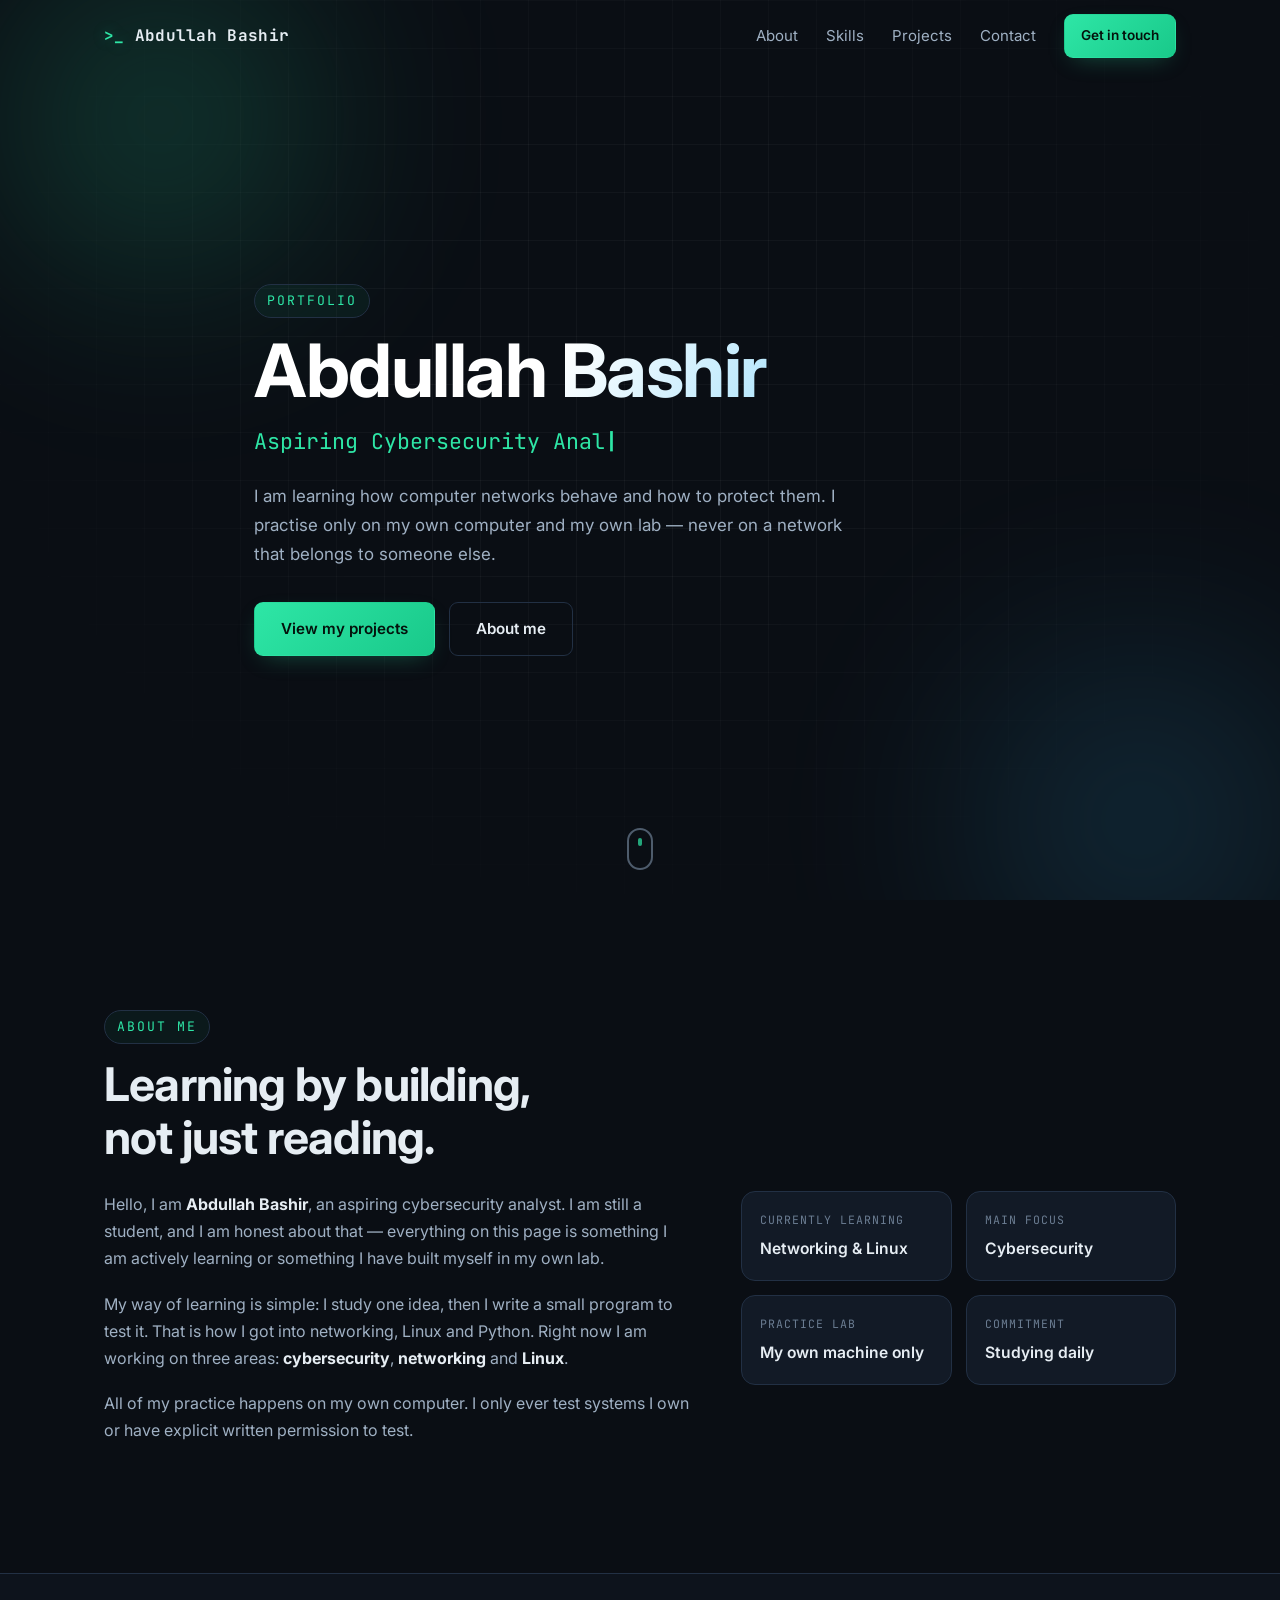
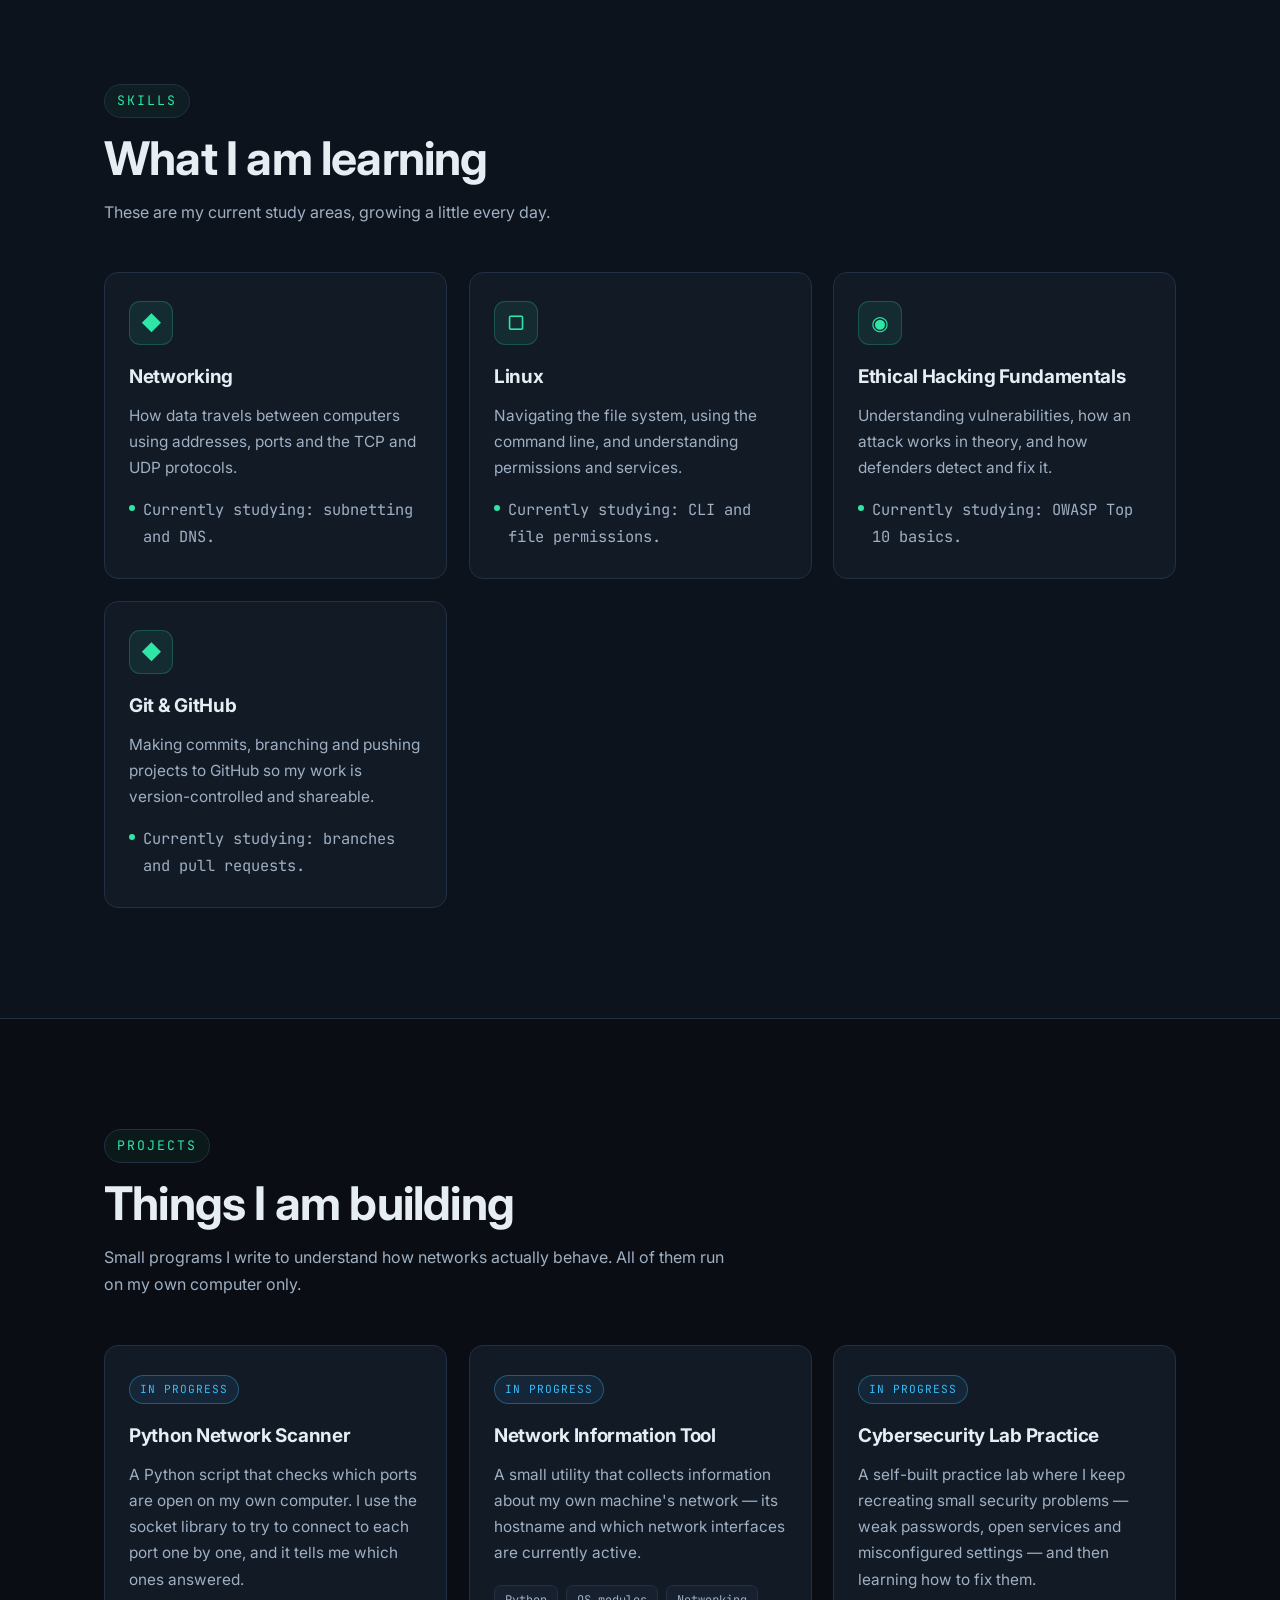
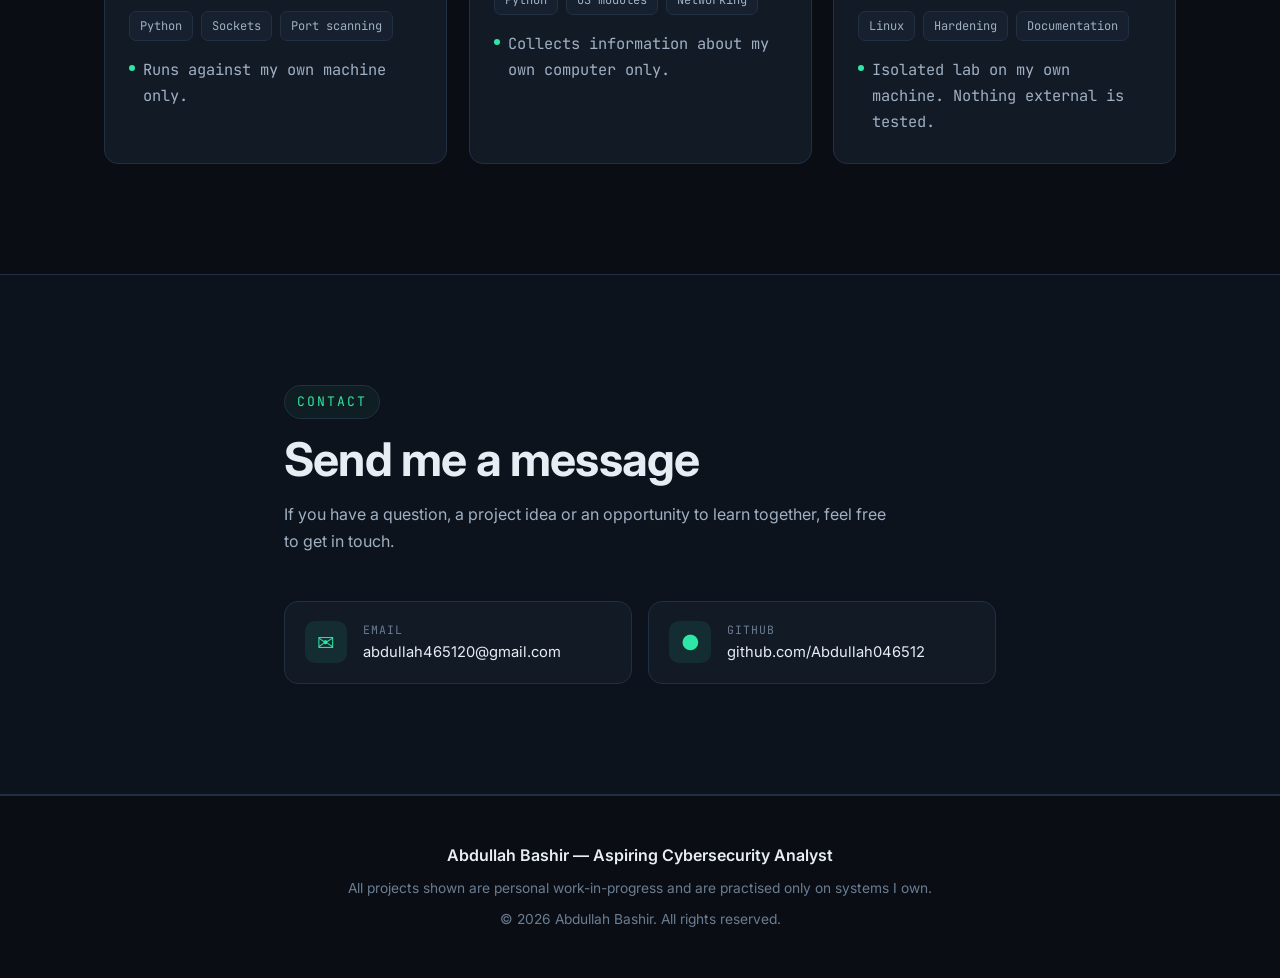
==== index.html @ b271776c "Add cybersecurity portfolio site" ====
<!DOCTYPE html>
<html lang="en">
<head>
  <meta charset="UTF-8" />
  <meta name="viewport" content="width=device-width, initial-scale=1.0" />
  <meta name="description" content="Abdullah Bashir — Aspiring Cybersecurity Analyst. Learning networking, Linux and Python by building small projects in my own lab." />
  <meta name="theme-color" content="#0a0e14" />
  <title>Abdullah Bashir | Aspiring Cybersecurity Analyst</title>
  <link rel="preconnect" href="https://fonts.googleapis.com" />
  <link rel="preconnect" href="https://fonts.gstatic.com" crossorigin />
  <link href="https://fonts.googleapis.com/css2?family=Inter:wght@400;500;600;700&family=JetBrains+Mono:wght@400;500;700&display=swap" rel="stylesheet" />
  <link rel="stylesheet" href="styles.css" />
</head>
<body>
  <a class="skip-link" href="#home">Skip to main content</a>

  <header class="site-header" id="siteHeader">
    <nav class="nav container" aria-label="Main navigation">
      <a href="#home" class="brand">
        <span class="brand-mark" aria-hidden="true">&gt;_</span>
        <span class="brand-text">Abdullah&nbsp;Bashir</span>
      </a>

      <button class="nav-toggle" id="navToggle" aria-label="Toggle menu" aria-expanded="false" aria-controls="navMenu">
        <span></span><span></span><span></span>
      </button>

      <ul class="nav-menu" id="navMenu">
        <li><a href="#about" class="nav-link">About</a></li>
        <li><a href="#skills" class="nav-link">Skills</a></li>
        <li><a href="#projects" class="nav-link">Projects</a></li>
        <li><a href="#contact" class="nav-link">Contact</a></li>
        <li><a href="#contact" class="btn btn-sm btn-primary">Get in touch</a></li>
      </ul>
    </nav>
  </header>

  <main>
    <!-- HERO -->
    <section class="hero" id="home">
      <div class="hero-bg" aria-hidden="true">
        <span class="blob blob-1"></span>
        <span class="blob blob-2"></span>
        <span class="grid-overlay"></span>
      </div>

      <div class="container hero-inner">
        <p class="eyebrow" data-reveal>Portfolio</p>
        <h1 class="hero-title" data-reveal>Abdullah Bashir</h1>
        <p class="hero-subtitle">
          <span id="typed" class="typed"></span><span class="cursor" aria-hidden="true">|</span>
        </p>
        <p class="hero-lead" data-reveal>
          I am learning how computer networks behave and how to protect them.
          I practise only on my own computer and my own lab — never on a network
          that belongs to someone else.
        </p>
        <div class="hero-actions" data-reveal>
          <a href="#projects" class="btn btn-primary">View my projects</a>
          <a href="#about" class="btn btn-ghost">About me</a>
        </div>
      </div>

      <a href="#about" class="scroll-hint" aria-label="Scroll to about section">
        <span class="mouse"><span class="wheel"></span></span>
      </a>
    </section>

    <!-- ABOUT -->
    <section class="section" id="about">
      <div class="container">
        <p class="eyebrow" data-reveal>About me</p>
        <h2 class="section-title" data-reveal>Learning by building,<br />not just reading.</h2>

        <div class="about-grid">
          <div class="about-copy" data-reveal>
            <p>
              Hello, I am <strong>Abdullah Bashir</strong>, an aspiring cybersecurity
              analyst. I am still a student, and I am honest about that — everything on
              this page is something I am actively learning or something I have built
              myself in my own lab.
            </p>
            <p>
              My way of learning is simple: I study one idea, then I write a small
              program to test it. That is how I got into networking, Linux and Python.
              Right now I am working on three areas: <strong>cybersecurity</strong>,
              <strong>networking</strong> and <strong>Linux</strong>.
            </p>
            <p>
              All of my practice happens on my own computer. I only ever test systems
              I own or have explicit written permission to test.
            </p>
          </div>

          <div class="stat-cards" data-reveal>
            <div class="stat-card">
              <span class="stat-label">Currently learning</span>
              <span class="stat-value">Networking &amp; Linux</span>
            </div>
            <div class="stat-card">
              <span class="stat-label">Main focus</span>
              <span class="stat-value">Cybersecurity</span>
            </div>
            <div class="stat-card">
              <span class="stat-label">Practice lab</span>
              <span class="stat-value">My own machine only</span>
            </div>
            <div class="stat-card">
              <span class="stat-label">Commitment</span>
              <span class="stat-value">Studying daily</span>
            </div>
          </div>
        </div>
      </div>
    </section>

    <!-- SKILLS -->
    <section class="section section-alt" id="skills">
      <div class="container">
        <p class="eyebrow" data-reveal>Skills</p>
        <h2 class="section-title" data-reveal>What I am learning</h2>
        <p class="section-lead" data-reveal>
          These are my current study areas, growing a little every day.
        </p>

        <div class="card-grid">
          <article class="card skill-card" data-reveal>
            <div class="card-icon" aria-hidden="true">&#9670;</div>
            <h3>Networking</h3>
            <p>
              How data travels between computers using addresses, ports and the TCP
              and UDP protocols.
            </p>
            <p class="card-note">Currently studying: subnetting and DNS.</p>
          </article>

          <article class="card skill-card" data-reveal>
            <div class="card-icon" aria-hidden="true">&#9634;</div>
            <h3>Linux</h3>
            <p>
              Navigating the file system, using the command line, and understanding
              permissions and services.
            </p>
            <p class="card-note">Currently studying: CLI and file permissions.</p>
          </article>

          <article class="card skill-card" data-reveal>
            <div class="card-icon" aria-hidden="true">&#9673;</div>
            <h3>Ethical Hacking Fundamentals</h3>
            <p>
              Understanding vulnerabilities, how an attack works in theory, and how
              defenders detect and fix it.
            </p>
            <p class="card-note">Currently studying: OWASP Top 10 basics.</p>
          </article>

          <article class="card skill-card" data-reveal>
            <div class="card-icon" aria-hidden="true">&#9670;</div>
            <h3>Git &amp; GitHub</h3>
            <p>
              Making commits, branching and pushing projects to GitHub so my work is
              version-controlled and shareable.
            </p>
            <p class="card-note">Currently studying: branches and pull requests.</p>
          </article>
        </div>
      </div>
    </section>

    <!-- PROJECTS -->
    <section class="section" id="projects">
      <div class="container">
        <p class="eyebrow" data-reveal>Projects</p>
        <h2 class="section-title" data-reveal>Things I am building</h2>
        <p class="section-lead" data-reveal>
          Small programs I write to understand how networks actually behave.
          All of them run on my own computer only.
        </p>

        <div class="card-grid">
          <article class="card project-card" data-reveal>
            <span class="badge">In Progress</span>
            <h3>Python Network Scanner</h3>
            <p>
              A Python script that checks which ports are open on my own computer.
              I use the socket library to try to connect to each port one by one, and
              it tells me which ones answered.
            </p>
            <ul class="tags">
              <li>Python</li>
              <li>Sockets</li>
              <li>Port scanning</li>
            </ul>
            <p class="card-note">Runs against my own machine only.</p>
          </article>

          <article class="card project-card" data-reveal>
            <span class="badge">In Progress</span>
            <h3>Network Information Tool</h3>
            <p>
              A small utility that collects information about my own machine's
              network — its hostname and which network interfaces are currently active.
            </p>
            <ul class="tags">
              <li>Python</li>
              <li>OS modules</li>
              <li>Networking</li>
            </ul>
            <p class="card-note">Collects information about my own computer only.</p>
          </article>

          <article class="card project-card" data-reveal>
            <span class="badge">In Progress</span>
            <h3>Cybersecurity Lab Practice</h3>
            <p>
              A self-built practice lab where I keep recreating small security problems
              — weak passwords, open services and misconfigured settings — and then
              learning how to fix them.
            </p>
            <ul class="tags">
              <li>Linux</li>
              <li>Hardening</li>
              <li>Documentation</li>
            </ul>
            <p class="card-note">Isolated lab on my own machine. Nothing external is tested.</p>
          </article>
        </div>
      </div>
    </section>

    <!-- CONTACT -->
    <section class="section section-alt" id="contact">
      <div class="container contact-wrap">
        <p class="eyebrow" data-reveal>Contact</p>
        <h2 class="section-title" data-reveal>Send me a message</h2>
        <p class="section-lead" data-reveal>
          If you have a question, a project idea or an opportunity to learn together,
          feel free to get in touch.
        </p>

        <div class="contact-links" data-reveal>
          <a class="contact-btn" href="mailto:abdullah465120@gmail.com">
            <span class="contact-icon" aria-hidden="true">&#9993;</span>
            <span class="contact-text">
              <span class="contact-key">Email</span>
              <span class="contact-val">abdullah465120@gmail.com</span>
            </span>
          </a>

          <a class="contact-btn" href="https://github.com/Abdullah046512" target="_blank" rel="noopener noreferrer">
            <span class="contact-icon" aria-hidden="true">&#9679;</span>
            <span class="contact-text">
              <span class="contact-key">GitHub</span>
              <span class="contact-val">github.com/Abdullah046512</span>
            </span>
          </a>
        </div>
      </div>
    </section>
  </main>

  <footer class="site-footer">
    <div class="container footer-inner">
      <p class="footer-name">Abdullah Bashir — Aspiring Cybersecurity Analyst</p>
      <p class="footer-note">
        All projects shown are personal work-in-progress and are practised only on
        systems I own.
      </p>
      <p class="footer-copy">&copy; <span id="year">2026</span> Abdullah Bashir. All rights reserved.</p>
    </div>
  </footer>

  <button class="to-top" id="toTop" aria-label="Back to top">&#8593;</button>

  <script src="script.js"></script>
</body>
</html>
---- styles.css ----
/* ============ Base / Variables ============ */
:root {
  --bg: #0a0e14;
  --bg-alt: #0d131c;
  --surface: #121a26;
  --surface-2: #16202e;
  --border: #223044;
  --text: #e6edf3;
  --text-dim: #9fb0c3;
  --text-mute: #6b7d92;
  --accent: #2ee6a6;
  --accent-2: #38bdf8;
  --accent-glow: rgba(46, 230, 166, 0.35);
  --radius: 14px;
  --radius-sm: 9px;
  --maxw: 1120px;
  --mono: "JetBrains Mono", ui-monospace, SFMono-Regular, Menlo, monospace;
  --sans: "Inter", system-ui, -apple-system, Segoe UI, Roboto, sans-serif;
}

* {
  margin: 0;
  padding: 0;
  box-sizing: border-box;
}

html {
  scroll-behavior: smooth;
  scroll-padding-top: 80px;
}

body {
  font-family: var(--sans);
  background: var(--bg);
  color: var(--text);
  line-height: 1.7;
  overflow-x: hidden;
  -webkit-font-smoothing: antialiased;
}

a {
  color: inherit;
  text-decoration: none;
}

ul {
  list-style: none;
}

.container {
  width: 100%;
  max-width: var(--maxw);
  margin: 0 auto;
  padding: 0 24px;
}

.skip-link {
  position: absolute;
  left: -999px;
  top: 0;
  background: var(--accent);
  color: #04120c;
  padding: 10px 16px;
  border-radius: 0 0 8px 0;
  z-index: 200;
}
.skip-link:focus {
  left: 0;
}

/* ============ Header / Nav ============ */
.site-header {
  position: fixed;
  top: 0;
  left: 0;
  right: 0;
  z-index: 100;
  transition: background 0.3s ease, backdrop-filter 0.3s ease, border-color 0.3s ease;
  border-bottom: 1px solid transparent;
}
.site-header.scrolled {
  background: rgba(10, 14, 20, 0.82);
  backdrop-filter: blur(14px);
  border-bottom-color: var(--border);
}

.nav {
  display: flex;
  align-items: center;
  justify-content: space-between;
  height: 72px;
}

.brand {
  display: flex;
  align-items: center;
  gap: 10px;
  font-family: var(--mono);
  font-weight: 700;
  letter-spacing: 0.3px;
}
.brand-mark {
  color: var(--accent);
  text-shadow: 0 0 14px var(--accent-glow);
}
.brand-text {
  font-size: 1rem;
}

.nav-menu {
  display: flex;
  align-items: center;
  gap: 28px;
}
.nav-link {
  position: relative;
  font-size: 0.94rem;
  color: var(--text-dim);
  transition: color 0.2s ease;
}
.nav-link::after {
  content: "";
  position: absolute;
  left: 0;
  bottom: -6px;
  height: 2px;
  width: 0;
  background: var(--accent);
  transition: width 0.25s ease;
}
.nav-link:hover,
.nav-link.active {
  color: var(--text);
}
.nav-link:hover::after,
.nav-link.active::after {
  width: 100%;
}

.nav-toggle {
  display: none;
  flex-direction: column;
  gap: 5px;
  background: none;
  border: 0;
  cursor: pointer;
  padding: 8px;
}
.nav-toggle span {
  display: block;
  width: 24px;
  height: 2px;
  background: var(--text);
  transition: transform 0.3s ease, opacity 0.3s ease;
}
.nav-toggle.open span:nth-child(1) {
  transform: translateY(7px) rotate(45deg);
}
.nav-toggle.open span:nth-child(2) {
  opacity: 0;
}
.nav-toggle.open span:nth-child(3) {
  transform: translateY(-7px) rotate(-45deg);
}

/* ============ Buttons ============ */
.btn {
  display: inline-flex;
  align-items: center;
  justify-content: center;
  gap: 8px;
  padding: 13px 26px;
  border-radius: var(--radius-sm);
  font-weight: 600;
  font-size: 0.95rem;
  cursor: pointer;
  border: 1px solid transparent;
  transition: transform 0.2s ease, box-shadow 0.25s ease, background 0.25s ease, border-color 0.25s ease;
}
.btn-primary {
  background: linear-gradient(135deg, var(--accent), #19c98a);
  color: #04120c;
  box-shadow: 0 8px 24px -10px var(--accent-glow);
}
.btn-primary:hover {
  transform: translateY(-2px);
  box-shadow: 0 14px 30px -10px var(--accent-glow);
}
.btn-ghost {
  background: transparent;
  border-color: var(--border);
  color: var(--text);
}
.btn-ghost:hover {
  border-color: var(--accent);
  transform: translateY(-2px);
}
.btn-sm {
  padding: 9px 16px;
  font-size: 0.85rem;
}

/* ============ Hero ============ */
.hero {
  position: relative;
  min-height: 100svh;
  display: flex;
  align-items: center;
  overflow: hidden;
  padding: 120px 0 80px;
}

.hero-bg {
  position: absolute;
  inset: 0;
  z-index: 0;
}
.blob {
  position: absolute;
  border-radius: 50%;
  filter: blur(90px);
  opacity: 0.5;
}
.blob-1 {
  width: 480px;
  height: 480px;
  background: radial-gradient(circle, rgba(46, 230, 166, 0.5), transparent 70%);
  top: -120px;
  left: -80px;
  animation: float 14s ease-in-out infinite;
}
.blob-2 {
  width: 520px;
  height: 520px;
  background: radial-gradient(circle, rgba(56, 189, 248, 0.38), transparent 70%);
  bottom: -180px;
  right: -120px;
  animation: float 18s ease-in-out infinite reverse;
}
.grid-overlay {
  position: absolute;
  inset: 0;
  background-image: linear-gradient(rgba(255, 255, 255, 0.035) 1px, transparent 1px),
    linear-gradient(90deg, rgba(255, 255, 255, 0.035) 1px, transparent 1px);
  background-size: 48px 48px;
  mask-image: radial-gradient(ellipse at 50% 40%, #000 30%, transparent 78%);
  -webkit-mask-image: radial-gradient(ellipse at 50% 40%, #000 30%, transparent 78%);
}

.hero-inner {
  position: relative;
  z-index: 1;
  max-width: 820px;
}

.eyebrow {
  display: inline-block;
  font-family: var(--mono);
  font-size: 0.82rem;
  letter-spacing: 2px;
  text-transform: uppercase;
  color: var(--accent);
  margin-bottom: 14px;
  padding: 5px 12px;
  border: 1px solid var(--border);
  border-radius: 999px;
  background: rgba(46, 230, 166, 0.05);
}

.hero-title {
  font-size: clamp(2.6rem, 7vw, 4.6rem);
  line-height: 1.05;
  font-weight: 700;
  letter-spacing: -1.5px;
  background: linear-gradient(120deg, #ffffff 20%, var(--accent-2) 60%, var(--accent) 90%);
  background-size: 200% auto;
  -webkit-background-clip: text;
  background-clip: text;
  color: transparent;
  animation: shimmer 7s linear infinite;
}

.hero-subtitle {
  font-family: var(--mono);
  font-size: clamp(1rem, 2.6vw, 1.35rem);
  color: var(--text-dim);
  margin-top: 14px;
  min-height: 1.6em;
}
.typed {
  color: var(--accent);
}
.cursor {
  color: var(--accent);
  animation: blink 1s step-end infinite;
  font-weight: 700;
}

.hero-lead {
  margin-top: 22px;
  max-width: 620px;
  color: var(--text-dim);
  font-size: 1.06rem;
}

.hero-actions {
  margin-top: 34px;
  display: flex;
  flex-wrap: wrap;
  gap: 14px;
}

.scroll-hint {
  position: absolute;
  left: 50%;
  bottom: 30px;
  transform: translateX(-50%);
  z-index: 1;
  opacity: 0.7;
}
.mouse {
  display: block;
  width: 26px;
  height: 42px;
  border: 2px solid var(--text-mute);
  border-radius: 14px;
  position: relative;
}
.wheel {
  position: absolute;
  left: 50%;
  top: 8px;
  width: 4px;
  height: 8px;
  border-radius: 4px;
  background: var(--accent);
  transform: translateX(-50%);
  animation: wheel 1.6s ease-in-out infinite;
}

/* ============ Sections ============ */
.section {
  padding: 110px 0;
  position: relative;
}
.section-alt {
  background: var(--bg-alt);
  border-top: 1px solid var(--border);
  border-bottom: 1px solid var(--border);
}

.section-title {
  font-size: clamp(1.9rem, 4.5vw, 2.9rem);
  line-height: 1.15;
  letter-spacing: -0.8px;
  margin-bottom: 14px;
}
.section-lead {
  color: var(--text-dim);
  max-width: 620px;
  margin-bottom: 46px;
}

/* ============ About ============ */
.about-grid {
  display: grid;
  grid-template-columns: 1.15fr 0.85fr;
  gap: 48px;
  margin-top: 26px;
  align-items: start;
}
.about-copy p {
  color: var(--text-dim);
  margin-bottom: 18px;
}
.about-copy strong {
  color: var(--text);
}

.stat-cards {
  display: grid;
  grid-template-columns: repeat(2, 1fr);
  gap: 14px;
}
.stat-card {
  background: var(--surface);
  border: 1px solid var(--border);
  border-radius: var(--radius);
  padding: 18px;
  display: flex;
  flex-direction: column;
  gap: 6px;
  transition: transform 0.25s ease, border-color 0.25s ease;
}
.stat-card:hover {
  transform: translateY(-4px);
  border-color: var(--accent);
}
.stat-label {
  font-family: var(--mono);
  font-size: 0.72rem;
  text-transform: uppercase;
  letter-spacing: 1px;
  color: var(--text-mute);
}
.stat-value {
  font-weight: 600;
  font-size: 0.98rem;
}

/* ============ Cards ============ */
.card-grid {
  display: grid;
  grid-template-columns: repeat(auto-fit, minmax(280px, 1fr));
  gap: 22px;
}
.card {
  position: relative;
  background: var(--surface);
  border: 1px solid var(--border);
  border-radius: var(--radius);
  padding: 28px 24px;
  transition: transform 0.3s ease, border-color 0.3s ease, box-shadow 0.3s ease;
  overflow: hidden;
}
.card::before {
  content: "";
  position: absolute;
  inset: 0;
  border-radius: inherit;
  padding: 1px;
  background: linear-gradient(135deg, var(--accent), transparent 45%);
  -webkit-mask: linear-gradient(#000 0 0) content-box, linear-gradient(#000 0 0);
  -webkit-mask-composite: xor;
  mask-composite: exclude;
  opacity: 0;
  transition: opacity 0.3s ease;
  pointer-events: none;
}
.card:hover {
  transform: translateY(-6px);
  box-shadow: 0 22px 45px -28px rgba(0, 0, 0, 0.9);
}
.card:hover::before {
  opacity: 1;
}
.card h3 {
  font-size: 1.18rem;
  margin-bottom: 10px;
  letter-spacing: -0.3px;
  color: var(--text);
}
.card p {
  color: var(--text-dim);
  font-size: 0.96rem;
}

.card-icon {
  width: 44px;
  height: 44px;
  border-radius: 11px;
  display: grid;
  place-items: center;
  font-size: 1.25rem;
  color: var(--accent);
  background: rgba(46, 230, 166, 0.09);
  border: 1px solid rgba(46, 230, 166, 0.22);
  margin-bottom: 16px;
}

.card-note {
  margin-top: 16px;
  font-family: var(--mono);
  font-size: 0.78rem;
  color: var(--text-mute);
  padding-left: 14px;
  position: relative;
}
.card-note::before {
  content: "";
  position: absolute;
  left: 0;
  top: 8px;
  width: 6px;
  height: 6px;
  border-radius: 50%;
  background: var(--accent);
}

.badge {
  display: inline-block;
  font-family: var(--mono);
  font-size: 0.7rem;
  letter-spacing: 1px;
  text-transform: uppercase;
  color: var(--accent-2);
  border: 1px solid rgba(56, 189, 248, 0.35);
  background: rgba(56, 189, 248, 0.08);
  padding: 4px 10px;
  border-radius: 999px;
  margin-bottom: 16px;
}

.tags {
  display: flex;
  flex-wrap: wrap;
  gap: 8px;
  margin-top: 18px;
}
.tags li {
  font-family: var(--mono);
  font-size: 0.75rem;
  color: var(--text-dim);
  background: var(--surface-2);
  border: 1px solid var(--border);
  padding: 4px 10px;
  border-radius: 7px;
}

/* ============ Contact ============ */
.contact-wrap {
  max-width: 760px;
}
.contact-links {
  display: grid;
  grid-template-columns: repeat(auto-fit, minmax(240px, 1fr));
  gap: 16px;
}
.contact-btn {
  display: flex;
  align-items: center;
  gap: 16px;
  padding: 18px 20px;
  background: var(--surface);
  border: 1px solid var(--border);
  border-radius: var(--radius);
  transition: transform 0.25s ease, border-color 0.25s ease, background 0.25s ease;
}
.contact-btn:hover {
  transform: translateY(-4px);
  border-color: var(--accent);
  background: var(--surface-2);
}
.contact-icon {
  font-size: 1.3rem;
  color: var(--accent);
  width: 42px;
  height: 42px;
  display: grid;
  place-items: center;
  border-radius: 10px;
  background: rgba(46, 230, 166, 0.09);
  flex-shrink: 0;
}
.contact-text {
  display: flex;
  flex-direction: column;
  min-width: 0;
}
.contact-key {
  font-family: var(--mono);
  font-size: 0.72rem;
  text-transform: uppercase;
  letter-spacing: 1px;
  color: var(--text-mute);
}
.contact-val {
  font-size: 0.92rem;
  overflow-wrap: anywhere;
}

/* ============ Footer ============ */
.site-footer {
  padding: 46px 0;
  border-top: 1px solid var(--border);
  background: var(--bg);
}
.footer-inner {
  display: flex;
  flex-direction: column;
  gap: 8px;
  text-align: center;
}
.footer-name {
  font-weight: 600;
}
.footer-note,
.footer-copy {
  color: var(--text-mute);
  font-size: 0.86rem;
}

/* ============ Back to top ============ */
.to-top {
  position: fixed;
  right: 24px;
  bottom: 24px;
  width: 44px;
  height: 44px;
  border-radius: 50%;
  border: 1px solid var(--border);
  background: var(--surface);
  color: var(--accent);
  font-size: 1.1rem;
  cursor: pointer;
  opacity: 0;
  visibility: hidden;
  transform: translateY(14px);
  transition: opacity 0.3s ease, transform 0.3s ease, visibility 0.3s ease, border-color 0.3s ease;
  z-index: 90;
}
.to-top.show {
  opacity: 1;
  visibility: visible;
  transform: translateY(0);
}
.to-top:hover {
  border-color: var(--accent);
}

/* ============ Reveal animation ============ */
[data-reveal] {
  opacity: 0;
  transform: translateY(28px);
  transition: opacity 0.7s cubic-bezier(0.22, 1, 0.36, 1), transform 0.7s cubic-bezier(0.22, 1, 0.36, 1);
  will-change: opacity, transform;
}
[data-reveal].is-visible {
  opacity: 1;
  transform: translateY(0);
}

/* ============ Keyframes ============ */
@keyframes float {
  0%,
  100% {
    transform: translate(0, 0) scale(1);
  }
  50% {
    transform: translate(40px, 40px) scale(1.08);
  }
}
@keyframes shimmer {
  to {
    background-position: 200% center;
  }
}
@keyframes blink {
  0%,
  100% {
    opacity: 1;
  }
  50% {
    opacity: 0;
  }
}
@keyframes wheel {
  0% {
    opacity: 1;
    top: 8px;
  }
  60% {
    opacity: 0;
    top: 22px;
  }
  100% {
    opacity: 0;
    top: 8px;
  }
}

/* ============ Responsive ============ */
@media (max-width: 860px) {
  .nav-toggle {
    display: flex;
  }
  .nav-menu {
    position: absolute;
    top: 72px;
    left: 0;
    right: 0;
    flex-direction: column;
    align-items: flex-start;
    gap: 4px;
    background: rgba(13, 19, 28, 0.98);
    backdrop-filter: blur(14px);
    border-bottom: 1px solid var(--border);
    padding: 18px 24px 26px;
    transform: translateY(-140%);
    transition: transform 0.35s cubic-bezier(0.22, 1, 0.36, 1);
    z-index: -1;
  }
  .nav-menu.open {
    transform: translateY(0);
  }
  .nav-menu li {
    width: 100%;
  }
  .nav-link {
    display: block;
    padding: 10px 0;
    width: 100%;
  }
  .about-grid {
    grid-template-columns: 1fr;
    gap: 30px;
  }
  .section {
    padding: 80px 0;
  }
}

@media (max-width: 480px) {
  .stat-cards {
    grid-template-columns: 1fr;
  }
  .hero {
    padding-top: 104px;
  }
}

@media (prefers-reduced-motion: reduce) {
  *,
  *::before,
  *::after {
    animation-duration: 0.001ms !important;
    animation-iteration-count: 1 !important;
    transition-duration: 0.001ms !important;
    scroll-behavior: auto !important;
  }
  [data-reveal] {
    opacity: 1;
    transform: none;
  }
}
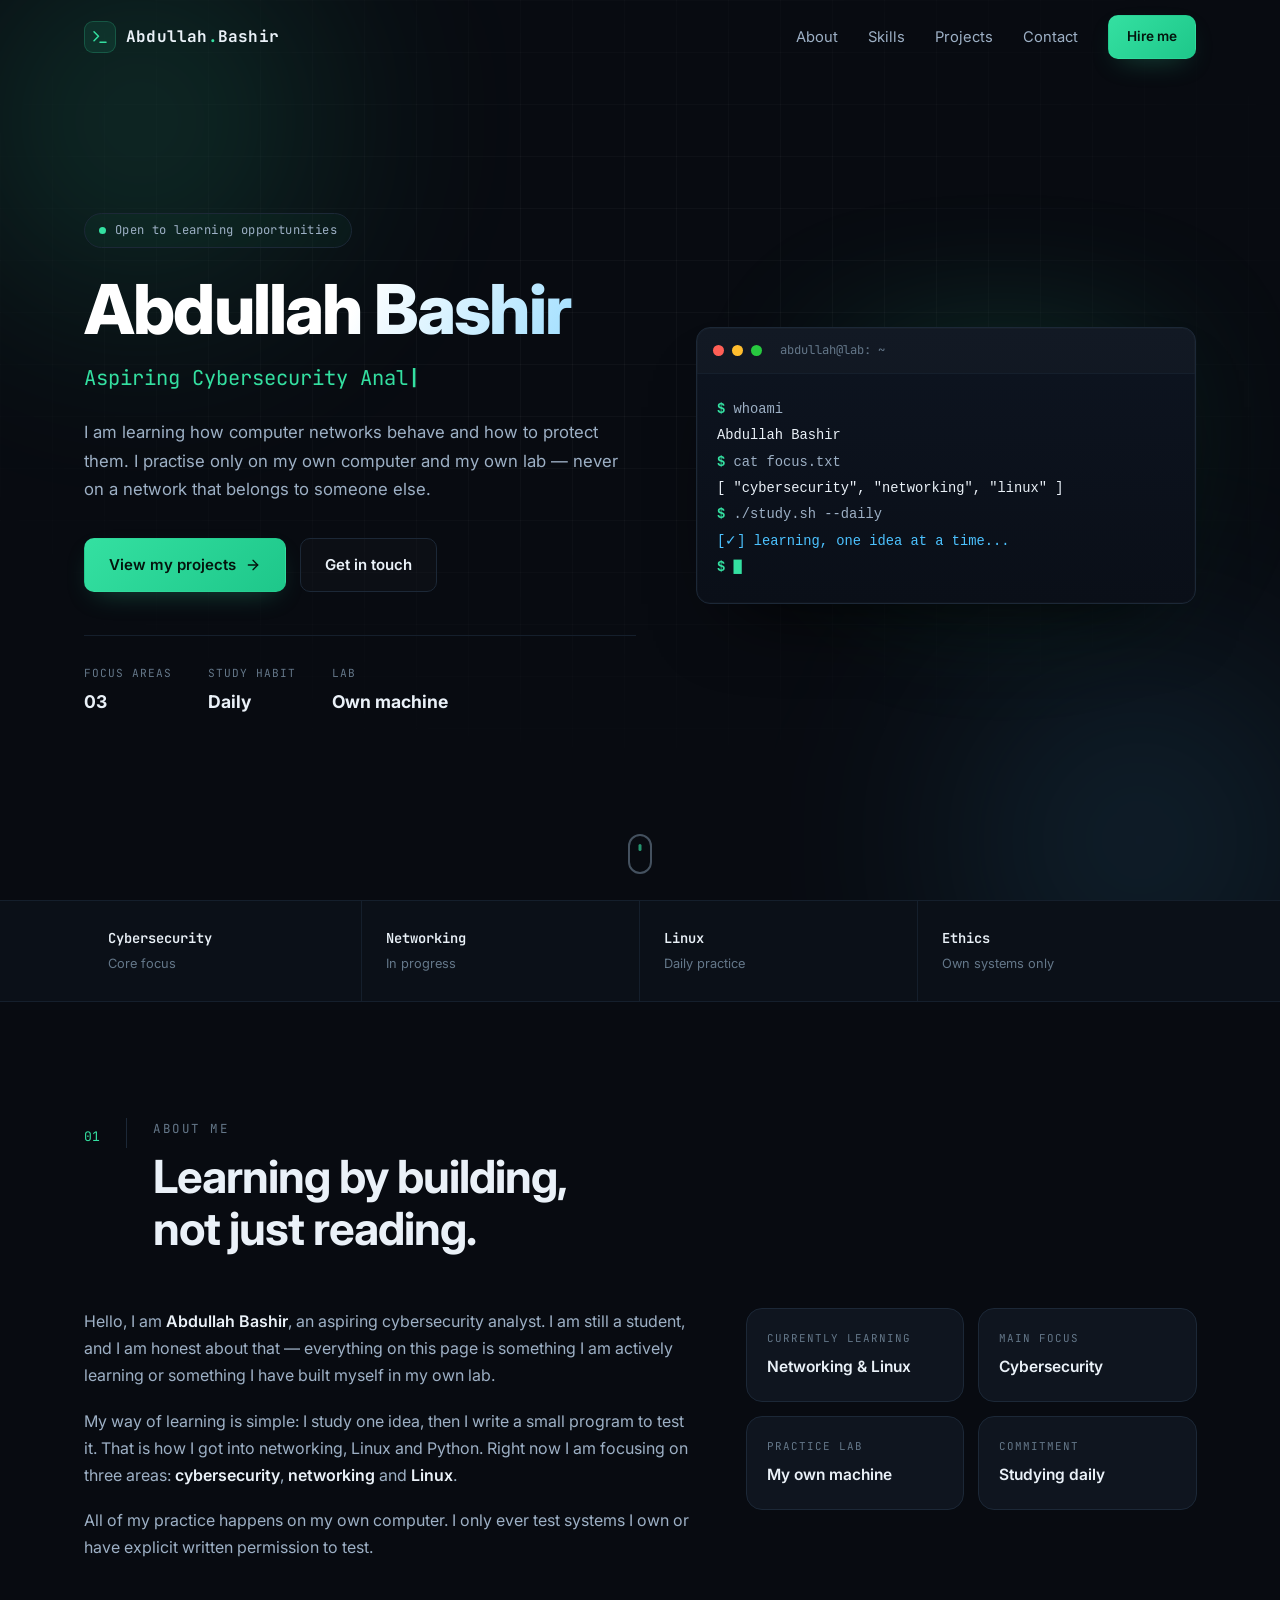
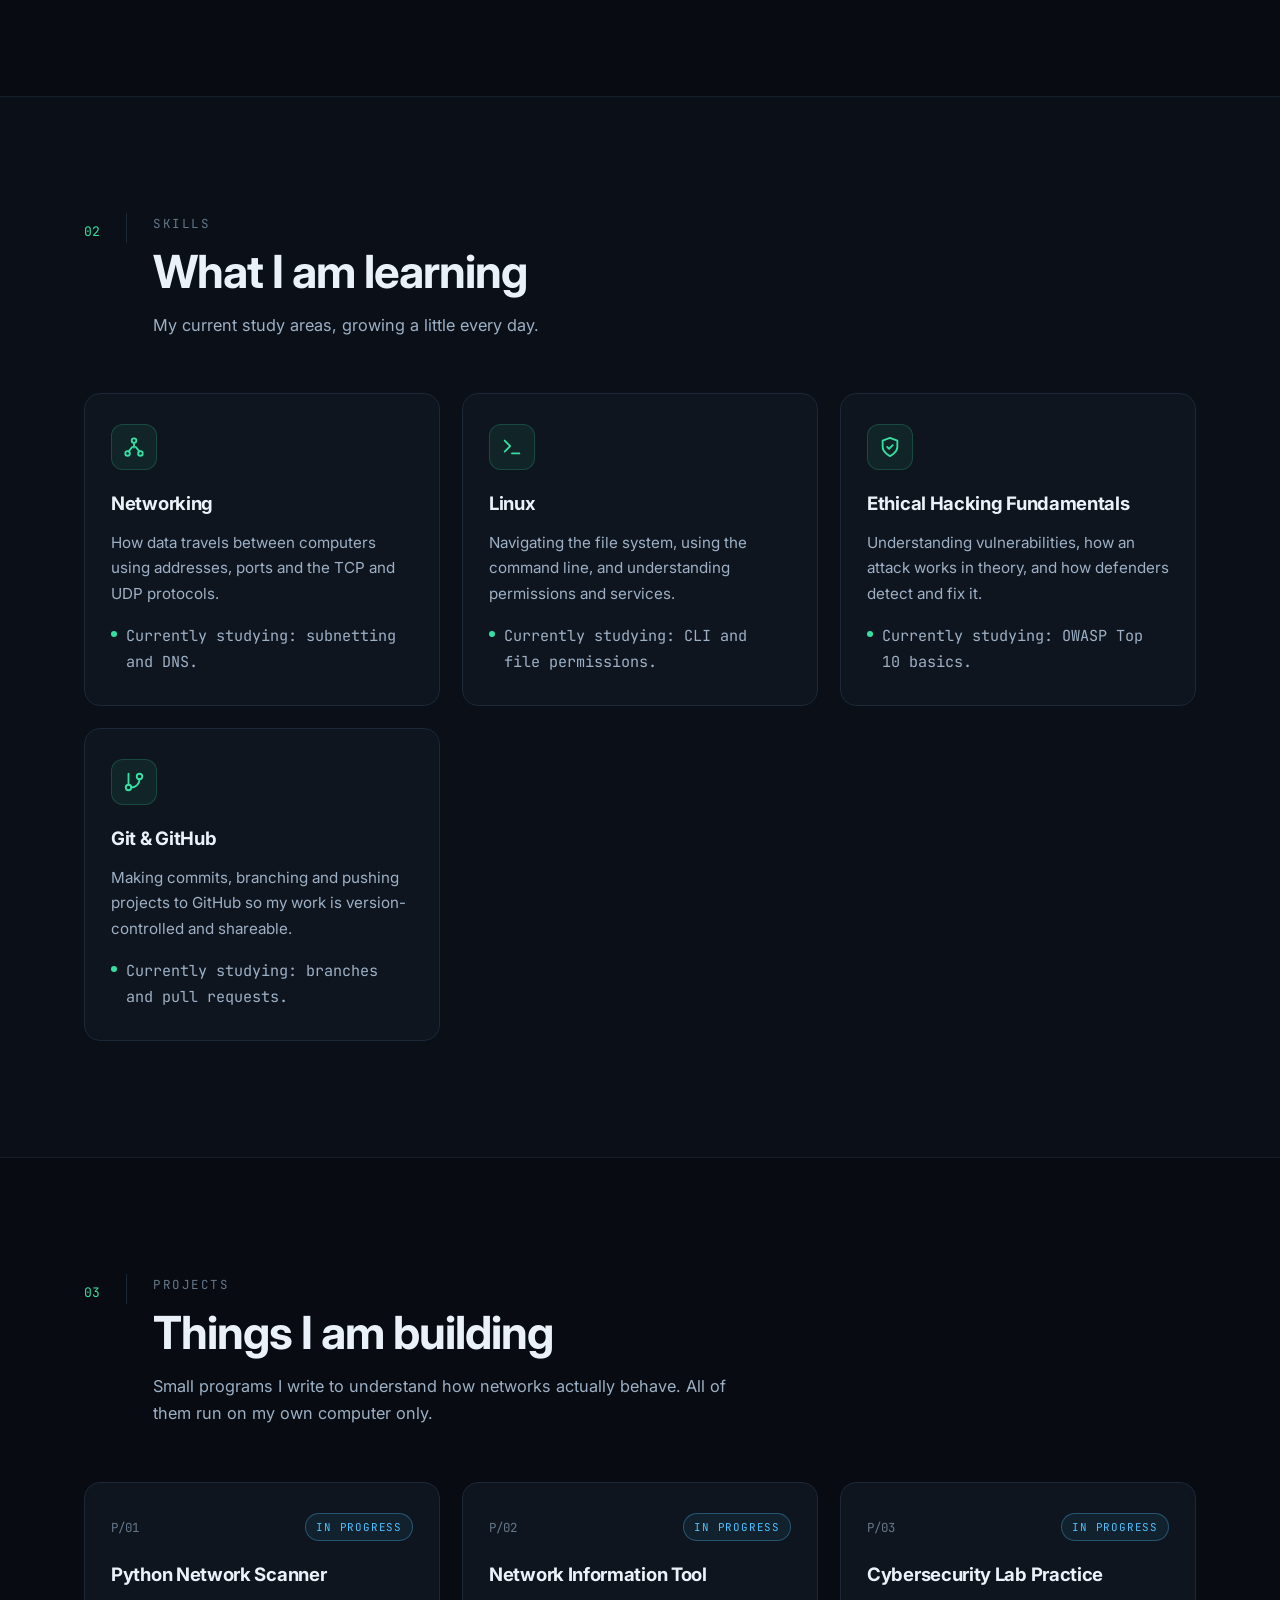
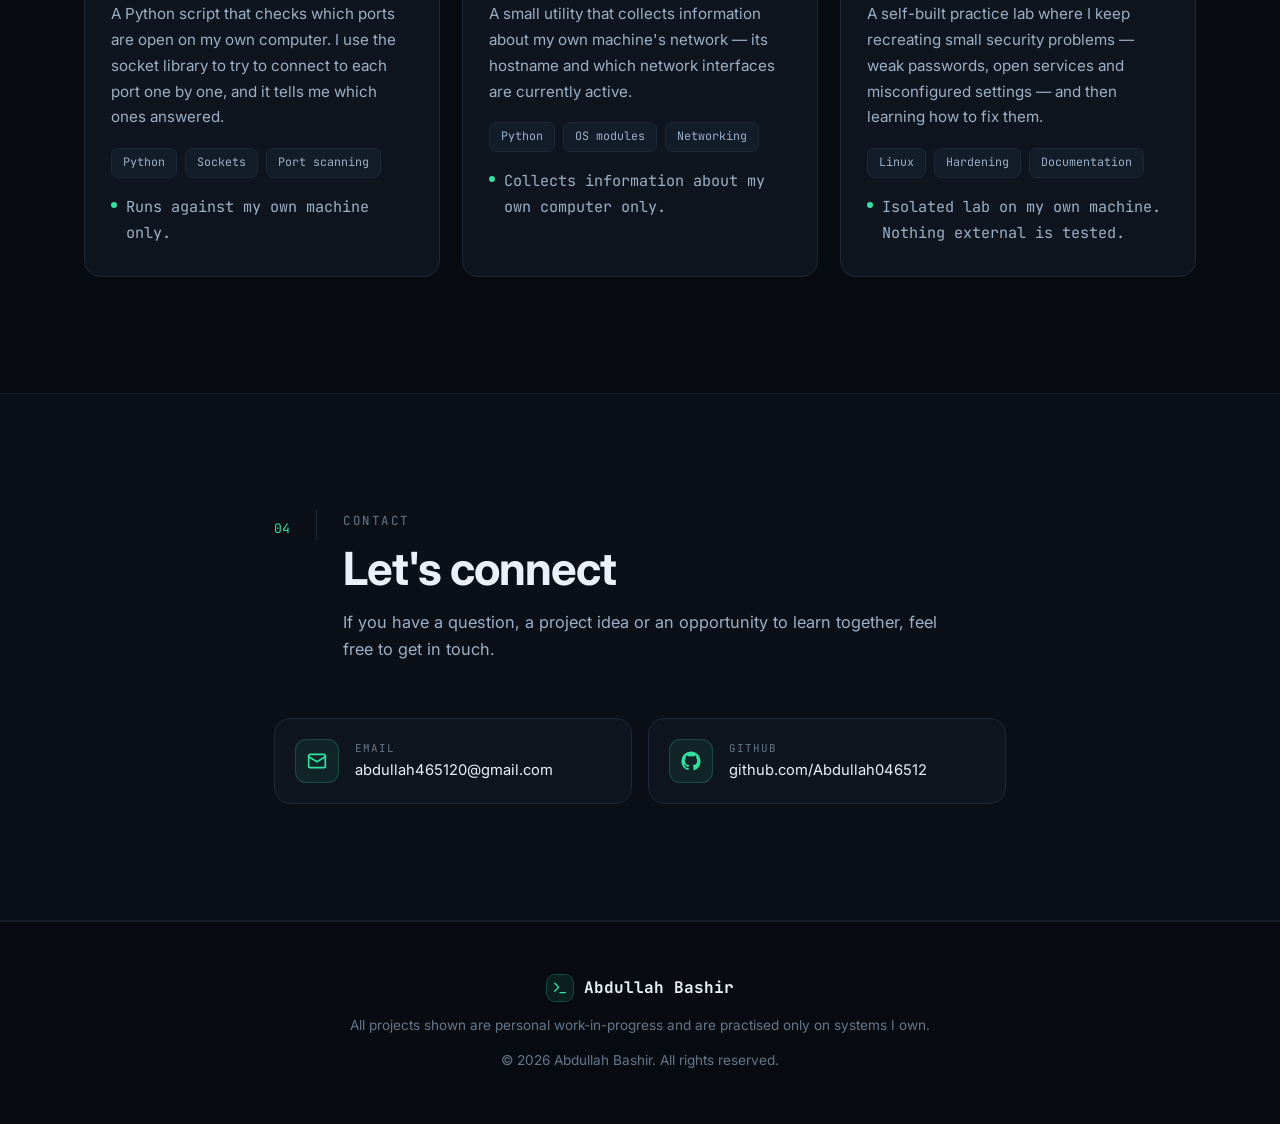
==== commit 223f988e: "Make portfolio more professional" ====
--- a/index.html
+++ b/index.html
@@ -3,12 +3,12 @@
 <head>
   <meta charset="UTF-8" />
   <meta name="viewport" content="width=device-width, initial-scale=1.0" />
-  <meta name="description" content="Abdullah Bashir — Aspiring Cybersecurity Analyst. Learning networking, Linux and Python by building small projects in my own lab." />
+  <meta name="description" content="Abdullah Bashir — Aspiring Cybersecurity Analyst. Learning networking, Linux and security by building small tools in my own lab." />
   <meta name="theme-color" content="#0a0e14" />
   <title>Abdullah Bashir | Aspiring Cybersecurity Analyst</title>
   <link rel="preconnect" href="https://fonts.googleapis.com" />
   <link rel="preconnect" href="https://fonts.gstatic.com" crossorigin />
-  <link href="https://fonts.googleapis.com/css2?family=Inter:wght@400;500;600;700&family=JetBrains+Mono:wght@400;500;700&display=swap" rel="stylesheet" />
+  <link href="https://fonts.googleapis.com/css2?family=Inter:wght@400;500;600;700;800&family=JetBrains+Mono:wght@400;500;600;700&display=swap" rel="stylesheet" />
   <link rel="stylesheet" href="styles.css" />
 </head>
 <body>
@@ -17,8 +17,10 @@
   <header class="site-header" id="siteHeader">
     <nav class="nav container" aria-label="Main navigation">
       <a href="#home" class="brand">
-        <span class="brand-mark" aria-hidden="true">&gt;_</span>
-        <span class="brand-text">Abdullah&nbsp;Bashir</span>
+        <span class="brand-mark" aria-hidden="true">
+          <svg viewBox="0 0 24 24" width="18" height="18" fill="none" stroke="currentColor" stroke-width="2" stroke-linecap="round" stroke-linejoin="round"><polyline points="4 17 10 11 4 5"></polyline><line x1="12" y1="19" x2="20" y2="19"></line></svg>
+        </span>
+        <span class="brand-text">Abdullah<span class="brand-dot">.</span>Bashir</span>
       </a>
 
       <button class="nav-toggle" id="navToggle" aria-label="Toggle menu" aria-expanded="false" aria-controls="navMenu">
@@ -30,7 +32,7 @@
         <li><a href="#skills" class="nav-link">Skills</a></li>
         <li><a href="#projects" class="nav-link">Projects</a></li>
         <li><a href="#contact" class="nav-link">Contact</a></li>
-        <li><a href="#contact" class="btn btn-sm btn-primary">Get in touch</a></li>
+        <li><a href="#contact" class="btn btn-sm btn-primary">Hire me</a></li>
       </ul>
     </nav>
   </header>
@@ -44,20 +46,67 @@
         <span class="grid-overlay"></span>
       </div>
 
-      <div class="container hero-inner">
-        <p class="eyebrow" data-reveal>Portfolio</p>
-        <h1 class="hero-title" data-reveal>Abdullah Bashir</h1>
-        <p class="hero-subtitle">
-          <span id="typed" class="typed"></span><span class="cursor" aria-hidden="true">|</span>
-        </p>
-        <p class="hero-lead" data-reveal>
-          I am learning how computer networks behave and how to protect them.
-          I practise only on my own computer and my own lab — never on a network
-          that belongs to someone else.
-        </p>
-        <div class="hero-actions" data-reveal>
-          <a href="#projects" class="btn btn-primary">View my projects</a>
-          <a href="#about" class="btn btn-ghost">About me</a>
+      <div class="container hero-grid">
+        <div class="hero-content">
+          <span class="status-pill" data-reveal>
+            <span class="status-dot" aria-hidden="true"></span>
+            Open to learning opportunities
+          </span>
+
+          <h1 class="hero-title" data-reveal>Abdullah Bashir</h1>
+
+          <p class="hero-subtitle">
+            <span id="typed" class="typed"></span><span class="cursor" aria-hidden="true">|</span>
+          </p>
+
+          <p class="hero-lead" data-reveal>
+            I am learning how computer networks behave and how to protect them.
+            I practise only on my own computer and my own lab — never on a network
+            that belongs to someone else.
+          </p>
+
+          <div class="hero-actions" data-reveal>
+            <a href="#projects" class="btn btn-primary">
+              View my projects
+              <svg viewBox="0 0 24 24" width="16" height="16" fill="none" stroke="currentColor" stroke-width="2" stroke-linecap="round" stroke-linejoin="round"><line x1="5" y1="12" x2="19" y2="12"></line><polyline points="12 5 19 12 12 19"></polyline></svg>
+            </a>
+            <a href="#contact" class="btn btn-ghost">Get in touch</a>
+          </div>
+
+          <dl class="hero-stats" data-reveal>
+            <div>
+              <dt>Focus areas</dt>
+              <dd>03</dd>
+            </div>
+            <div>
+              <dt>Study habit</dt>
+              <dd>Daily</dd>
+            </div>
+            <div>
+              <dt>Lab</dt>
+              <dd>Own machine</dd>
+            </div>
+          </dl>
+        </div>
+
+        <!-- Terminal mockup -->
+        <div class="hero-terminal" data-reveal aria-hidden="true">
+          <div class="terminal">
+            <div class="terminal-bar">
+              <span class="dot dot-r"></span>
+              <span class="dot dot-y"></span>
+              <span class="dot dot-g"></span>
+              <span class="terminal-title">abdullah@lab: ~</span>
+            </div>
+            <pre class="terminal-body"><code><span class="t-prompt">$</span> whoami
+<span class="t-out">Abdullah Bashir</span>
+<span class="t-prompt">$</span> cat focus.txt
+<span class="t-out">[ "cybersecurity", "networking", "linux" ]</span>
+<span class="t-prompt">$</span> ./study.sh --daily
+<span class="t-ok">[&#10003;] learning, one idea at a time...</span>
+<span class="t-prompt">$</span> <span class="t-cursor">&#9608;</span></code></pre>
+          </div>
+          <div class="terminal-glow" aria-hidden="true"></div>
         </div>
       </div>
 
@@ -66,11 +115,26 @@
       </a>
     </section>
 
+    <!-- STATS STRIP -->
+    <section class="strip" aria-label="Highlights">
+      <div class="container strip-inner">
+        <div class="strip-item" data-reveal><span class="strip-k">Cybersecurity</span><span class="strip-v">Core focus</span></div>
+        <div class="strip-item" data-reveal><span class="strip-k">Networking</span><span class="strip-v">In progress</span></div>
+        <div class="strip-item" data-reveal><span class="strip-k">Linux</span><span class="strip-v">Daily practice</span></div>
+        <div class="strip-item" data-reveal><span class="strip-k">Ethics</span><span class="strip-v">Own systems only</span></div>
+      </div>
+    </section>
+
     <!-- ABOUT -->
     <section class="section" id="about">
       <div class="container">
-        <p class="eyebrow" data-reveal>About me</p>
-        <h2 class="section-title" data-reveal>Learning by building,<br />not just reading.</h2>
+        <div class="section-head" data-reveal>
+          <span class="section-index">01</span>
+          <div>
+            <p class="eyebrow">About me</p>
+            <h2 class="section-title">Learning by building,<br />not just reading.</h2>
+          </div>
+        </div>
 
         <div class="about-grid">
           <div class="about-copy" data-reveal>
@@ -83,7 +147,7 @@
             <p>
               My way of learning is simple: I study one idea, then I write a small
               program to test it. That is how I got into networking, Linux and Python.
-              Right now I am working on three areas: <strong>cybersecurity</strong>,
+              Right now I am focusing on three areas: <strong>cybersecurity</strong>,
               <strong>networking</strong> and <strong>Linux</strong>.
             </p>
             <p>
@@ -103,7 +167,7 @@
             </div>
             <div class="stat-card">
               <span class="stat-label">Practice lab</span>
-              <span class="stat-value">My own machine only</span>
+              <span class="stat-value">My own machine</span>
             </div>
             <div class="stat-card">
               <span class="stat-label">Commitment</span>
@@ -117,50 +181,49 @@
     <!-- SKILLS -->
     <section class="section section-alt" id="skills">
       <div class="container">
-        <p class="eyebrow" data-reveal>Skills</p>
-        <h2 class="section-title" data-reveal>What I am learning</h2>
-        <p class="section-lead" data-reveal>
-          These are my current study areas, growing a little every day.
-        </p>
+        <div class="section-head" data-reveal>
+          <span class="section-index">02</span>
+          <div>
+            <p class="eyebrow">Skills</p>
+            <h2 class="section-title">What I am learning</h2>
+            <p class="section-lead">My current study areas, growing a little every day.</p>
+          </div>
+        </div>
 
         <div class="card-grid">
           <article class="card skill-card" data-reveal>
-            <div class="card-icon" aria-hidden="true">&#9670;</div>
+            <div class="card-icon" aria-hidden="true">
+              <svg viewBox="0 0 24 24" width="22" height="22" fill="none" stroke="currentColor" stroke-width="2" stroke-linecap="round" stroke-linejoin="round"><circle cx="12" cy="5" r="2.5"></circle><circle cx="5" cy="19" r="2.5"></circle><circle cx="19" cy="19" r="2.5"></circle><path d="M12 7.5v5M10 12l-4 5M14 12l4 5"></path></svg>
+            </div>
             <h3>Networking</h3>
-            <p>
-              How data travels between computers using addresses, ports and the TCP
-              and UDP protocols.
-            </p>
+            <p>How data travels between computers using addresses, ports and the TCP and UDP protocols.</p>
             <p class="card-note">Currently studying: subnetting and DNS.</p>
           </article>
 
           <article class="card skill-card" data-reveal>
-            <div class="card-icon" aria-hidden="true">&#9634;</div>
+            <div class="card-icon" aria-hidden="true">
+              <svg viewBox="0 0 24 24" width="22" height="22" fill="none" stroke="currentColor" stroke-width="2" stroke-linecap="round" stroke-linejoin="round"><polyline points="4 17 10 11 4 5"></polyline><line x1="12" y1="19" x2="20" y2="19"></line></svg>
+            </div>
             <h3>Linux</h3>
-            <p>
-              Navigating the file system, using the command line, and understanding
-              permissions and services.
-            </p>
+            <p>Navigating the file system, using the command line, and understanding permissions and services.</p>
             <p class="card-note">Currently studying: CLI and file permissions.</p>
           </article>
 
           <article class="card skill-card" data-reveal>
-            <div class="card-icon" aria-hidden="true">&#9673;</div>
+            <div class="card-icon" aria-hidden="true">
+              <svg viewBox="0 0 24 24" width="22" height="22" fill="none" stroke="currentColor" stroke-width="2" stroke-linecap="round" stroke-linejoin="round"><path d="M12 22s8-4 8-10V5l-8-3-8 3v7c0 6 8 10 8 10z"></path><polyline points="9 12 11 14 15 10"></polyline></svg>
+            </div>
             <h3>Ethical Hacking Fundamentals</h3>
-            <p>
-              Understanding vulnerabilities, how an attack works in theory, and how
-              defenders detect and fix it.
-            </p>
+            <p>Understanding vulnerabilities, how an attack works in theory, and how defenders detect and fix it.</p>
             <p class="card-note">Currently studying: OWASP Top 10 basics.</p>
           </article>
 
           <article class="card skill-card" data-reveal>
-            <div class="card-icon" aria-hidden="true">&#9670;</div>
+            <div class="card-icon" aria-hidden="true">
+              <svg viewBox="0 0 24 24" width="22" height="22" fill="none" stroke="currentColor" stroke-width="2" stroke-linecap="round" stroke-linejoin="round"><line x1="6" y1="3" x2="6" y2="15"></line><circle cx="18" cy="6" r="3"></circle><circle cx="6" cy="18" r="3"></circle><path d="M18 9a9 9 0 0 1-9 9"></path></svg>
+            </div>
             <h3>Git &amp; GitHub</h3>
-            <p>
-              Making commits, branching and pushing projects to GitHub so my work is
-              version-controlled and shareable.
-            </p>
+            <p>Making commits, branching and pushing projects to GitHub so my work is version-controlled and shareable.</p>
             <p class="card-note">Currently studying: branches and pull requests.</p>
           </article>
         </div>
@@ -170,22 +233,23 @@
     <!-- PROJECTS -->
     <section class="section" id="projects">
       <div class="container">
-        <p class="eyebrow" data-reveal>Projects</p>
-        <h2 class="section-title" data-reveal>Things I am building</h2>
-        <p class="section-lead" data-reveal>
-          Small programs I write to understand how networks actually behave.
-          All of them run on my own computer only.
-        </p>
+        <div class="section-head" data-reveal>
+          <span class="section-index">03</span>
+          <div>
+            <p class="eyebrow">Projects</p>
+            <h2 class="section-title">Things I am building</h2>
+            <p class="section-lead">Small programs I write to understand how networks actually behave. All of them run on my own computer only.</p>
+          </div>
+        </div>
 
         <div class="card-grid">
           <article class="card project-card" data-reveal>
-            <span class="badge">In Progress</span>
+            <div class="project-top">
+              <span class="project-num">P/01</span>
+              <span class="badge">In progress</span>
+            </div>
             <h3>Python Network Scanner</h3>
-            <p>
-              A Python script that checks which ports are open on my own computer.
-              I use the socket library to try to connect to each port one by one, and
-              it tells me which ones answered.
-            </p>
+            <p>A Python script that checks which ports are open on my own computer. I use the socket library to try to connect to each port one by one, and it tells me which ones answered.</p>
             <ul class="tags">
               <li>Python</li>
               <li>Sockets</li>
@@ -195,12 +259,12 @@
           </article>
 
           <article class="card project-card" data-reveal>
-            <span class="badge">In Progress</span>
+            <div class="project-top">
+              <span class="project-num">P/02</span>
+              <span class="badge">In progress</span>
+            </div>
             <h3>Network Information Tool</h3>
-            <p>
-              A small utility that collects information about my own machine's
-              network — its hostname and which network interfaces are currently active.
-            </p>
+            <p>A small utility that collects information about my own machine's network — its hostname and which network interfaces are currently active.</p>
             <ul class="tags">
               <li>Python</li>
               <li>OS modules</li>
@@ -210,13 +274,12 @@
           </article>
 
           <article class="card project-card" data-reveal>
-            <span class="badge">In Progress</span>
+            <div class="project-top">
+              <span class="project-num">P/03</span>
+              <span class="badge">In progress</span>
+            </div>
             <h3>Cybersecurity Lab Practice</h3>
-            <p>
-              A self-built practice lab where I keep recreating small security problems
-              — weak passwords, open services and misconfigured settings — and then
-              learning how to fix them.
-            </p>
+            <p>A self-built practice lab where I keep recreating small security problems — weak passwords, open services and misconfigured settings — and then learning how to fix them.</p>
             <ul class="tags">
               <li>Linux</li>
               <li>Hardening</li>
@@ -231,16 +294,20 @@
     <!-- CONTACT -->
     <section class="section section-alt" id="contact">
       <div class="container contact-wrap">
-        <p class="eyebrow" data-reveal>Contact</p>
-        <h2 class="section-title" data-reveal>Send me a message</h2>
-        <p class="section-lead" data-reveal>
-          If you have a question, a project idea or an opportunity to learn together,
-          feel free to get in touch.
-        </p>
+        <div class="section-head" data-reveal>
+          <span class="section-index">04</span>
+          <div>
+            <p class="eyebrow">Contact</p>
+            <h2 class="section-title">Let's connect</h2>
+            <p class="section-lead">If you have a question, a project idea or an opportunity to learn together, feel free to get in touch.</p>
+          </div>
+        </div>
 
         <div class="contact-links" data-reveal>
           <a class="contact-btn" href="mailto:abdullah465120@gmail.com">
-            <span class="contact-icon" aria-hidden="true">&#9993;</span>
+            <span class="contact-icon" aria-hidden="true">
+              <svg viewBox="0 0 24 24" width="20" height="20" fill="none" stroke="currentColor" stroke-width="2" stroke-linecap="round" stroke-linejoin="round"><rect x="2" y="4" width="20" height="16" rx="2"></rect><path d="m22 7-10 6L2 7"></path></svg>
+            </span>
             <span class="contact-text">
               <span class="contact-key">Email</span>
               <span class="contact-val">abdullah465120@gmail.com</span>
@@ -248,7 +315,9 @@
           </a>
 
           <a class="contact-btn" href="https://github.com/Abdullah046512" target="_blank" rel="noopener noreferrer">
-            <span class="contact-icon" aria-hidden="true">&#9679;</span>
+            <span class="contact-icon" aria-hidden="true">
+              <svg viewBox="0 0 24 24" width="20" height="20" fill="currentColor"><path d="M12 .5A11.5 11.5 0 0 0 .5 12a11.5 11.5 0 0 0 7.86 10.94c.58.1.79-.25.79-.56v-2c-3.2.7-3.88-1.37-3.88-1.37-.53-1.34-1.3-1.7-1.3-1.7-1.06-.72.08-.71.08-.71 1.17.08 1.79 1.2 1.79 1.2 1.04 1.79 2.73 1.27 3.4.97.1-.76.41-1.27.74-1.56-2.55-.29-5.24-1.28-5.24-5.68 0-1.25.45-2.28 1.19-3.08-.12-.29-.51-1.46.11-3.05 0 0 .96-.31 3.15 1.18a10.9 10.9 0 0 1 5.74 0c2.18-1.49 3.14-1.18 3.14-1.18.63 1.59.24 2.76.12 3.05.74.8 1.19 1.83 1.19 3.08 0 4.41-2.69 5.38-5.25 5.67.42.36.79 1.07.79 2.16v3.2c0 .31.21.67.8.56A11.5 11.5 0 0 0 23.5 12 11.5 11.5 0 0 0 12 .5z"/></svg>
+            </span>
             <span class="contact-text">
               <span class="contact-key">GitHub</span>
               <span class="contact-val">github.com/Abdullah046512</span>
@@ -261,16 +330,20 @@
 
   <footer class="site-footer">
     <div class="container footer-inner">
-      <p class="footer-name">Abdullah Bashir — Aspiring Cybersecurity Analyst</p>
-      <p class="footer-note">
-        All projects shown are personal work-in-progress and are practised only on
-        systems I own.
-      </p>
+      <div class="footer-brand">
+        <span class="brand-mark" aria-hidden="true">
+          <svg viewBox="0 0 24 24" width="16" height="16" fill="none" stroke="currentColor" stroke-width="2" stroke-linecap="round" stroke-linejoin="round"><polyline points="4 17 10 11 4 5"></polyline><line x1="12" y1="19" x2="20" y2="19"></line></svg>
+        </span>
+        Abdullah Bashir
+      </div>
+      <p class="footer-note">All projects shown are personal work-in-progress and are practised only on systems I own.</p>
       <p class="footer-copy">&copy; <span id="year">2026</span> Abdullah Bashir. All rights reserved.</p>
     </div>
   </footer>
 
-  <button class="to-top" id="toTop" aria-label="Back to top">&#8593;</button>
+  <button class="to-top" id="toTop" aria-label="Back to top">
+    <svg viewBox="0 0 24 24" width="18" height="18" fill="none" stroke="currentColor" stroke-width="2" stroke-linecap="round" stroke-linejoin="round"><line x1="12" y1="19" x2="12" y2="5"></line><polyline points="5 12 12 5 19 12"></polyline></svg>
+  </button>
 
   <script src="script.js"></script>
 </body>
--- a/styles.css
+++ b/styles.css
@@ -1,19 +1,20 @@
 /* ============ Base / Variables ============ */
 :root {
-  --bg: #0a0e14;
-  --bg-alt: #0d131c;
-  --surface: #121a26;
-  --surface-2: #16202e;
-  --border: #223044;
-  --text: #e6edf3;
-  --text-dim: #9fb0c3;
-  --text-mute: #6b7d92;
-  --accent: #2ee6a6;
-  --accent-2: #38bdf8;
-  --accent-glow: rgba(46, 230, 166, 0.35);
-  --radius: 14px;
-  --radius-sm: 9px;
-  --maxw: 1120px;
+  --bg: #080b11;
+  --bg-alt: #0b1018;
+  --surface: #0f151f;
+  --surface-2: #131c29;
+  --border: #1c2837;
+  --border-soft: #151f2c;
+  --text: #eaf1f8;
+  --text-dim: #9db0c5;
+  --text-mute: #647789;
+  --accent: #34e0a1;
+  --accent-2: #4cc2ff;
+  --accent-glow: rgba(52, 224, 161, 0.35);
+  --radius: 16px;
+  --radius-sm: 10px;
+  --maxw: 1160px;
   --mono: "JetBrains Mono", ui-monospace, SFMono-Regular, Menlo, monospace;
   --sans: "Inter", system-ui, -apple-system, Segoe UI, Roboto, sans-serif;
 }
@@ -26,7 +27,7 @@
 
 html {
   scroll-behavior: smooth;
-  scroll-padding-top: 80px;
+  scroll-padding-top: 88px;
 }
 
 body {
@@ -36,16 +37,12 @@
   line-height: 1.7;
   overflow-x: hidden;
   -webkit-font-smoothing: antialiased;
-}
-
-a {
-  color: inherit;
-  text-decoration: none;
-}
-
-ul {
-  list-style: none;
-}
+  text-rendering: optimizeLegibility;
+}
+
+a { color: inherit; text-decoration: none; }
+ul { list-style: none; }
+svg { display: block; }
 
 .container {
   width: 100%;
@@ -64,31 +61,28 @@
   border-radius: 0 0 8px 0;
   z-index: 200;
 }
-.skip-link:focus {
-  left: 0;
-}
+.skip-link:focus { left: 0; }
 
 /* ============ Header / Nav ============ */
 .site-header {
   position: fixed;
-  top: 0;
-  left: 0;
-  right: 0;
+  top: 0; left: 0; right: 0;
   z-index: 100;
-  transition: background 0.3s ease, backdrop-filter 0.3s ease, border-color 0.3s ease;
+  transition: background 0.35s ease, backdrop-filter 0.35s ease, border-color 0.35s ease;
   border-bottom: 1px solid transparent;
 }
 .site-header.scrolled {
-  background: rgba(10, 14, 20, 0.82);
-  backdrop-filter: blur(14px);
-  border-bottom-color: var(--border);
+  background: rgba(8, 11, 17, 0.78);
+  backdrop-filter: blur(16px) saturate(140%);
+  -webkit-backdrop-filter: blur(16px) saturate(140%);
+  border-bottom-color: var(--border-soft);
 }
 
 .nav {
   display: flex;
   align-items: center;
   justify-content: space-between;
-  height: 72px;
+  height: 74px;
 }
 
 .brand {
@@ -97,45 +91,43 @@
   gap: 10px;
   font-family: var(--mono);
   font-weight: 700;
-  letter-spacing: 0.3px;
+  font-size: 1rem;
+  letter-spacing: 0.2px;
 }
 .brand-mark {
+  display: grid;
+  place-items: center;
+  width: 32px;
+  height: 32px;
+  border-radius: 9px;
   color: var(--accent);
-  text-shadow: 0 0 14px var(--accent-glow);
-}
-.brand-text {
-  font-size: 1rem;
-}
+  background: rgba(52, 224, 161, 0.09);
+  border: 1px solid rgba(52, 224, 161, 0.22);
+}
+.brand-dot { color: var(--accent); }
 
 .nav-menu {
   display: flex;
   align-items: center;
-  gap: 28px;
+  gap: 30px;
 }
 .nav-link {
   position: relative;
-  font-size: 0.94rem;
+  font-size: 0.92rem;
   color: var(--text-dim);
   transition: color 0.2s ease;
 }
 .nav-link::after {
   content: "";
   position: absolute;
-  left: 0;
-  bottom: -6px;
-  height: 2px;
-  width: 0;
+  left: 0; bottom: -7px;
+  height: 2px; width: 0;
+  border-radius: 2px;
   background: var(--accent);
-  transition: width 0.25s ease;
-}
-.nav-link:hover,
-.nav-link.active {
-  color: var(--text);
-}
-.nav-link:hover::after,
-.nav-link.active::after {
-  width: 100%;
-}
+  transition: width 0.28s cubic-bezier(0.22, 1, 0.36, 1);
+}
+.nav-link:hover, .nav-link.active { color: var(--text); }
+.nav-link:hover::after, .nav-link.active::after { width: 100%; }
 
 .nav-toggle {
   display: none;
@@ -148,57 +140,51 @@
 }
 .nav-toggle span {
   display: block;
-  width: 24px;
-  height: 2px;
+  width: 24px; height: 2px;
   background: var(--text);
+  border-radius: 2px;
   transition: transform 0.3s ease, opacity 0.3s ease;
 }
-.nav-toggle.open span:nth-child(1) {
-  transform: translateY(7px) rotate(45deg);
-}
-.nav-toggle.open span:nth-child(2) {
-  opacity: 0;
-}
-.nav-toggle.open span:nth-child(3) {
-  transform: translateY(-7px) rotate(-45deg);
-}
+.nav-toggle.open span:nth-child(1) { transform: translateY(7px) rotate(45deg); }
+.nav-toggle.open span:nth-child(2) { opacity: 0; }
+.nav-toggle.open span:nth-child(3) { transform: translateY(-7px) rotate(-45deg); }
 
 /* ============ Buttons ============ */
 .btn {
   display: inline-flex;
   align-items: center;
   justify-content: center;
-  gap: 8px;
-  padding: 13px 26px;
+  gap: 9px;
+  padding: 13px 24px;
   border-radius: var(--radius-sm);
   font-weight: 600;
-  font-size: 0.95rem;
+  font-size: 0.94rem;
   cursor: pointer;
   border: 1px solid transparent;
-  transition: transform 0.2s ease, box-shadow 0.25s ease, background 0.25s ease, border-color 0.25s ease;
+  transition: transform 0.2s ease, box-shadow 0.25s ease, background 0.25s ease, border-color 0.25s ease, color 0.2s ease;
 }
 .btn-primary {
-  background: linear-gradient(135deg, var(--accent), #19c98a);
-  color: #04120c;
-  box-shadow: 0 8px 24px -10px var(--accent-glow);
+  background: linear-gradient(135deg, var(--accent), #1ec78a);
+  color: #04140d;
+  box-shadow: 0 10px 28px -12px var(--accent-glow);
 }
 .btn-primary:hover {
   transform: translateY(-2px);
-  box-shadow: 0 14px 30px -10px var(--accent-glow);
-}
+  box-shadow: 0 18px 36px -12px var(--accent-glow);
+}
+.btn-primary svg { transition: transform 0.25s ease; }
+.btn-primary:hover svg { transform: translateX(3px); }
 .btn-ghost {
-  background: transparent;
+  background: rgba(255, 255, 255, 0.02);
   border-color: var(--border);
   color: var(--text);
 }
 .btn-ghost:hover {
   border-color: var(--accent);
+  color: var(--accent);
   transform: translateY(-2px);
 }
-.btn-sm {
-  padding: 9px 16px;
-  font-size: 0.85rem;
-}
+.btn-sm { padding: 9px 18px; font-size: 0.85rem; }
 
 /* ============ Hero ============ */
 .hero {
@@ -206,90 +192,92 @@
   min-height: 100svh;
   display: flex;
   align-items: center;
+  padding: 120px 0 90px;
   overflow: hidden;
-  padding: 120px 0 80px;
-}
-
-.hero-bg {
+}
+
+.hero-bg { position: absolute; inset: 0; z-index: 0; }
+.blob {
+  position: absolute;
+  border-radius: 50%;
+  filter: blur(100px);
+  opacity: 0.5;
+}
+.blob-1 {
+  width: 520px; height: 520px;
+  top: -140px; left: -120px;
+  background: radial-gradient(circle, rgba(52, 224, 161, 0.45), transparent 70%);
+  animation: float 16s ease-in-out infinite;
+}
+.blob-2 {
+  width: 560px; height: 560px;
+  bottom: -220px; right: -140px;
+  background: radial-gradient(circle, rgba(76, 194, 255, 0.32), transparent 70%);
+  animation: float 20s ease-in-out infinite reverse;
+}
+.grid-overlay {
   position: absolute;
   inset: 0;
-  z-index: 0;
-}
-.blob {
-  position: absolute;
-  border-radius: 50%;
-  filter: blur(90px);
-  opacity: 0.5;
-}
-.blob-1 {
-  width: 480px;
-  height: 480px;
-  background: radial-gradient(circle, rgba(46, 230, 166, 0.5), transparent 70%);
-  top: -120px;
-  left: -80px;
-  animation: float 14s ease-in-out infinite;
-}
-.blob-2 {
-  width: 520px;
-  height: 520px;
-  background: radial-gradient(circle, rgba(56, 189, 248, 0.38), transparent 70%);
-  bottom: -180px;
-  right: -120px;
-  animation: float 18s ease-in-out infinite reverse;
-}
-.grid-overlay {
-  position: absolute;
-  inset: 0;
-  background-image: linear-gradient(rgba(255, 255, 255, 0.035) 1px, transparent 1px),
-    linear-gradient(90deg, rgba(255, 255, 255, 0.035) 1px, transparent 1px);
-  background-size: 48px 48px;
-  mask-image: radial-gradient(ellipse at 50% 40%, #000 30%, transparent 78%);
-  -webkit-mask-image: radial-gradient(ellipse at 50% 40%, #000 30%, transparent 78%);
-}
-
-.hero-inner {
+  background-image:
+    linear-gradient(rgba(255, 255, 255, 0.03) 1px, transparent 1px),
+    linear-gradient(90deg, rgba(255, 255, 255, 0.03) 1px, transparent 1px);
+  background-size: 52px 52px;
+  mask-image: radial-gradient(ellipse 80% 70% at 50% 35%, #000 20%, transparent 80%);
+  -webkit-mask-image: radial-gradient(ellipse 80% 70% at 50% 35%, #000 20%, transparent 80%);
+}
+
+.hero-grid {
   position: relative;
   z-index: 1;
-  max-width: 820px;
-}
-
-.eyebrow {
-  display: inline-block;
-  font-family: var(--mono);
-  font-size: 0.82rem;
-  letter-spacing: 2px;
-  text-transform: uppercase;
-  color: var(--accent);
-  margin-bottom: 14px;
-  padding: 5px 12px;
+  display: grid;
+  grid-template-columns: 1.05fr 0.95fr;
+  gap: 60px;
+  align-items: center;
+}
+
+.status-pill {
+  display: inline-flex;
+  align-items: center;
+  gap: 9px;
+  font-family: var(--mono);
+  font-size: 0.76rem;
+  letter-spacing: 0.4px;
+  color: var(--text-dim);
+  padding: 6px 14px;
   border: 1px solid var(--border);
   border-radius: 999px;
-  background: rgba(46, 230, 166, 0.05);
+  background: rgba(52, 224, 161, 0.04);
+  margin-bottom: 26px;
+}
+.status-dot {
+  width: 7px; height: 7px;
+  border-radius: 50%;
+  background: var(--accent);
+  box-shadow: 0 0 0 0 rgba(52, 224, 161, 0.6);
+  animation: pulse 2.2s ease-out infinite;
 }
 
 .hero-title {
-  font-size: clamp(2.6rem, 7vw, 4.6rem);
-  line-height: 1.05;
-  font-weight: 700;
-  letter-spacing: -1.5px;
-  background: linear-gradient(120deg, #ffffff 20%, var(--accent-2) 60%, var(--accent) 90%);
+  font-size: clamp(2.7rem, 6vw, 4.3rem);
+  line-height: 1.04;
+  font-weight: 800;
+  letter-spacing: -1.8px;
+  background: linear-gradient(115deg, #ffffff 25%, var(--accent-2) 65%, var(--accent) 95%);
   background-size: 200% auto;
   -webkit-background-clip: text;
   background-clip: text;
   color: transparent;
-  animation: shimmer 7s linear infinite;
+  animation: shimmer 8s linear infinite;
 }
 
 .hero-subtitle {
   font-family: var(--mono);
-  font-size: clamp(1rem, 2.6vw, 1.35rem);
+  font-size: clamp(1rem, 2.4vw, 1.28rem);
   color: var(--text-dim);
-  margin-top: 14px;
+  margin-top: 16px;
   min-height: 1.6em;
 }
-.typed {
-  color: var(--accent);
-}
+.typed { color: var(--accent); }
 .cursor {
   color: var(--accent);
   animation: blink 1s step-end infinite;
@@ -298,9 +286,9 @@
 
 .hero-lead {
   margin-top: 22px;
-  max-width: 620px;
+  max-width: 560px;
   color: var(--text-dim);
-  font-size: 1.06rem;
+  font-size: 1.05rem;
 }
 
 .hero-actions {
@@ -310,72 +298,188 @@
   gap: 14px;
 }
 
+.hero-stats {
+  margin-top: 44px;
+  display: flex;
+  flex-wrap: wrap;
+  gap: 36px;
+  padding-top: 28px;
+  border-top: 1px solid var(--border-soft);
+}
+.hero-stats dt {
+  font-family: var(--mono);
+  font-size: 0.7rem;
+  text-transform: uppercase;
+  letter-spacing: 1px;
+  color: var(--text-mute);
+  margin-bottom: 4px;
+}
+.hero-stats dd {
+  font-size: 1.1rem;
+  font-weight: 700;
+  color: var(--text);
+}
+
+/* ============ Terminal ============ */
+.hero-terminal { position: relative; }
+.terminal {
+  position: relative;
+  z-index: 1;
+  border: 1px solid var(--border);
+  border-radius: 14px;
+  background: linear-gradient(180deg, #0d1420, #0a0f18);
+  box-shadow: 0 40px 80px -40px rgba(0, 0, 0, 0.9), 0 0 0 1px rgba(255, 255, 255, 0.02) inset;
+  overflow: hidden;
+}
+.terminal-bar {
+  display: flex;
+  align-items: center;
+  gap: 8px;
+  padding: 12px 16px;
+  border-bottom: 1px solid var(--border-soft);
+  background: rgba(255, 255, 255, 0.02);
+}
+.dot { width: 11px; height: 11px; border-radius: 50%; }
+.dot-r { background: #ff5f56; }
+.dot-y { background: #ffbd2e; }
+.dot-g { background: #27c93f; }
+.terminal-title {
+  margin-left: 10px;
+  font-family: var(--mono);
+  font-size: 0.76rem;
+  color: var(--text-mute);
+}
+.terminal-body {
+  padding: 22px 20px;
+  font-family: var(--mono);
+  font-size: 0.86rem;
+  line-height: 1.85;
+  color: var(--text-dim);
+  overflow-x: auto;
+}
+.t-prompt { color: var(--accent); font-weight: 700; }
+.t-out { color: var(--text); }
+.t-ok { color: var(--accent-2); }
+.t-cursor { color: var(--accent); animation: blink 1.1s step-end infinite; }
+.terminal-glow {
+  position: absolute;
+  inset: -30px;
+  background: radial-gradient(circle at 60% 40%, var(--accent-glow), transparent 65%);
+  filter: blur(60px);
+  opacity: 0.5;
+  z-index: 0;
+}
+
 .scroll-hint {
   position: absolute;
   left: 50%;
-  bottom: 30px;
+  bottom: 26px;
   transform: translateX(-50%);
   z-index: 1;
-  opacity: 0.7;
+  opacity: 0.65;
 }
 .mouse {
   display: block;
-  width: 26px;
-  height: 42px;
+  width: 24px; height: 40px;
   border: 2px solid var(--text-mute);
-  border-radius: 14px;
+  border-radius: 13px;
   position: relative;
 }
 .wheel {
   position: absolute;
-  left: 50%;
-  top: 8px;
-  width: 4px;
-  height: 8px;
-  border-radius: 4px;
+  left: 50%; top: 8px;
+  width: 3px; height: 7px;
+  border-radius: 3px;
   background: var(--accent);
   transform: translateX(-50%);
   animation: wheel 1.6s ease-in-out infinite;
 }
 
+/* ============ Strip ============ */
+.strip {
+  border-top: 1px solid var(--border-soft);
+  border-bottom: 1px solid var(--border-soft);
+  background: var(--bg-alt);
+}
+.strip-inner {
+  display: grid;
+  grid-template-columns: repeat(4, 1fr);
+}
+.strip-item {
+  padding: 26px 24px;
+  display: flex;
+  flex-direction: column;
+  gap: 3px;
+  border-right: 1px solid var(--border-soft);
+}
+.strip-item:last-child { border-right: 0; }
+.strip-k {
+  font-family: var(--mono);
+  font-size: 0.86rem;
+  font-weight: 600;
+  color: var(--text);
+}
+.strip-v {
+  font-size: 0.8rem;
+  color: var(--text-mute);
+}
+
 /* ============ Sections ============ */
 .section {
-  padding: 110px 0;
+  padding: 116px 0;
   position: relative;
 }
 .section-alt {
   background: var(--bg-alt);
-  border-top: 1px solid var(--border);
-  border-bottom: 1px solid var(--border);
-}
-
+  border-top: 1px solid var(--border-soft);
+  border-bottom: 1px solid var(--border-soft);
+}
+
+.section-head {
+  display: flex;
+  gap: 26px;
+  align-items: flex-start;
+  margin-bottom: 54px;
+}
+.section-index {
+  font-family: var(--mono);
+  font-size: 0.82rem;
+  color: var(--accent);
+  padding-top: 8px;
+  padding-right: 26px;
+  border-right: 1px solid var(--border);
+  flex-shrink: 0;
+}
+.eyebrow {
+  font-family: var(--mono);
+  font-size: 0.78rem;
+  letter-spacing: 2.5px;
+  text-transform: uppercase;
+  color: var(--text-mute);
+  margin-bottom: 12px;
+}
 .section-title {
-  font-size: clamp(1.9rem, 4.5vw, 2.9rem);
-  line-height: 1.15;
-  letter-spacing: -0.8px;
-  margin-bottom: 14px;
+  font-size: clamp(1.9rem, 4.4vw, 2.85rem);
+  line-height: 1.13;
+  font-weight: 700;
+  letter-spacing: -1px;
 }
 .section-lead {
   color: var(--text-dim);
-  max-width: 620px;
-  margin-bottom: 46px;
+  max-width: 600px;
+  margin-top: 14px;
+  font-size: 1.02rem;
 }
 
 /* ============ About ============ */
 .about-grid {
   display: grid;
   grid-template-columns: 1.15fr 0.85fr;
-  gap: 48px;
-  margin-top: 26px;
+  gap: 52px;
   align-items: start;
 }
-.about-copy p {
-  color: var(--text-dim);
-  margin-bottom: 18px;
-}
-.about-copy strong {
-  color: var(--text);
-}
+.about-copy p { color: var(--text-dim); margin-bottom: 18px; }
+.about-copy strong { color: var(--text); font-weight: 600; }
 
 .stat-cards {
   display: grid;
@@ -383,30 +487,36 @@
   gap: 14px;
 }
 .stat-card {
+  position: relative;
   background: var(--surface);
   border: 1px solid var(--border);
   border-radius: var(--radius);
-  padding: 18px;
+  padding: 20px;
   display: flex;
   flex-direction: column;
-  gap: 6px;
+  gap: 7px;
+  overflow: hidden;
   transition: transform 0.25s ease, border-color 0.25s ease;
 }
-.stat-card:hover {
-  transform: translateY(-4px);
-  border-color: var(--accent);
-}
+.stat-card::after {
+  content: "";
+  position: absolute;
+  top: 0; left: 0;
+  width: 100%; height: 2px;
+  background: linear-gradient(90deg, var(--accent), transparent);
+  opacity: 0;
+  transition: opacity 0.25s ease;
+}
+.stat-card:hover { transform: translateY(-4px); border-color: var(--accent); }
+.stat-card:hover::after { opacity: 1; }
 .stat-label {
   font-family: var(--mono);
-  font-size: 0.72rem;
+  font-size: 0.68rem;
   text-transform: uppercase;
   letter-spacing: 1px;
   color: var(--text-mute);
 }
-.stat-value {
-  font-weight: 600;
-  font-size: 0.98rem;
-}
+.stat-value { font-weight: 600; font-size: 0.97rem; }
 
 /* ============ Cards ============ */
 .card-grid {
@@ -419,86 +529,73 @@
   background: var(--surface);
   border: 1px solid var(--border);
   border-radius: var(--radius);
-  padding: 28px 24px;
-  transition: transform 0.3s ease, border-color 0.3s ease, box-shadow 0.3s ease;
+  padding: 30px 26px;
+  transition: transform 0.3s ease, border-color 0.3s ease, box-shadow 0.3s ease, background 0.3s ease;
   overflow: hidden;
-}
-.card::before {
-  content: "";
-  position: absolute;
-  inset: 0;
-  border-radius: inherit;
-  padding: 1px;
-  background: linear-gradient(135deg, var(--accent), transparent 45%);
-  -webkit-mask: linear-gradient(#000 0 0) content-box, linear-gradient(#000 0 0);
-  -webkit-mask-composite: xor;
-  mask-composite: exclude;
-  opacity: 0;
-  transition: opacity 0.3s ease;
-  pointer-events: none;
 }
 .card:hover {
   transform: translateY(-6px);
-  box-shadow: 0 22px 45px -28px rgba(0, 0, 0, 0.9);
-}
-.card:hover::before {
-  opacity: 1;
+  border-color: rgba(52, 224, 161, 0.45);
+  background: var(--surface-2);
+  box-shadow: 0 26px 50px -32px rgba(0, 0, 0, 0.95);
 }
 .card h3 {
-  font-size: 1.18rem;
+  font-size: 1.16rem;
+  font-weight: 700;
   margin-bottom: 10px;
   letter-spacing: -0.3px;
-  color: var(--text);
-}
-.card p {
-  color: var(--text-dim);
-  font-size: 0.96rem;
-}
+}
+.card p { color: var(--text-dim); font-size: 0.95rem; }
 
 .card-icon {
-  width: 44px;
-  height: 44px;
-  border-radius: 11px;
+  width: 46px; height: 46px;
+  border-radius: 12px;
   display: grid;
   place-items: center;
-  font-size: 1.25rem;
   color: var(--accent);
-  background: rgba(46, 230, 166, 0.09);
-  border: 1px solid rgba(46, 230, 166, 0.22);
-  margin-bottom: 16px;
+  background: rgba(52, 224, 161, 0.08);
+  border: 1px solid rgba(52, 224, 161, 0.2);
+  margin-bottom: 18px;
 }
 
 .card-note {
   margin-top: 16px;
   font-family: var(--mono);
+  font-size: 0.76rem;
+  color: var(--text-mute);
+  padding-left: 15px;
+  position: relative;
+}
+.card-note::before {
+  content: "";
+  position: absolute;
+  left: 0; top: 8px;
+  width: 6px; height: 6px;
+  border-radius: 50%;
+  background: var(--accent);
+}
+
+.project-top {
+  display: flex;
+  align-items: center;
+  justify-content: space-between;
+  margin-bottom: 18px;
+}
+.project-num {
+  font-family: var(--mono);
   font-size: 0.78rem;
   color: var(--text-mute);
-  padding-left: 14px;
-  position: relative;
-}
-.card-note::before {
-  content: "";
-  position: absolute;
-  left: 0;
-  top: 8px;
-  width: 6px;
-  height: 6px;
-  border-radius: 50%;
-  background: var(--accent);
-}
-
+}
 .badge {
-  display: inline-block;
-  font-family: var(--mono);
-  font-size: 0.7rem;
-  letter-spacing: 1px;
+  font-family: var(--mono);
+  font-size: 0.68rem;
+  letter-spacing: 0.8px;
   text-transform: uppercase;
   color: var(--accent-2);
-  border: 1px solid rgba(56, 189, 248, 0.35);
-  background: rgba(56, 189, 248, 0.08);
+  border: 1px solid rgba(76, 194, 255, 0.32);
+  background: rgba(76, 194, 255, 0.07);
   padding: 4px 10px;
   border-radius: 999px;
-  margin-bottom: 16px;
 }
 
 .tags {
@@ -509,28 +606,26 @@
 }
 .tags li {
   font-family: var(--mono);
-  font-size: 0.75rem;
+  font-size: 0.73rem;
   color: var(--text-dim);
   background: var(--surface-2);
   border: 1px solid var(--border);
-  padding: 4px 10px;
+  padding: 4px 11px;
   border-radius: 7px;
 }
 
 /* ============ Contact ============ */
-.contact-wrap {
-  max-width: 760px;
-}
+.contact-wrap { max-width: 780px; }
 .contact-links {
   display: grid;
-  grid-template-columns: repeat(auto-fit, minmax(240px, 1fr));
+  grid-template-columns: repeat(auto-fit, minmax(260px, 1fr));
   gap: 16px;
 }
 .contact-btn {
   display: flex;
   align-items: center;
   gap: 16px;
-  padding: 18px 20px;
+  padding: 20px;
   background: var(--surface);
   border: 1px solid var(--border);
   border-radius: var(--radius);
@@ -542,194 +637,148 @@
   background: var(--surface-2);
 }
 .contact-icon {
-  font-size: 1.3rem;
   color: var(--accent);
-  width: 42px;
-  height: 42px;
+  width: 44px; height: 44px;
   display: grid;
   place-items: center;
-  border-radius: 10px;
-  background: rgba(46, 230, 166, 0.09);
+  border-radius: 11px;
+  background: rgba(52, 224, 161, 0.08);
+  border: 1px solid rgba(52, 224, 161, 0.2);
   flex-shrink: 0;
 }
-.contact-text {
-  display: flex;
-  flex-direction: column;
-  min-width: 0;
-}
+.contact-text { display: flex; flex-direction: column; min-width: 0; }
 .contact-key {
   font-family: var(--mono);
-  font-size: 0.72rem;
+  font-size: 0.68rem;
   text-transform: uppercase;
   letter-spacing: 1px;
   color: var(--text-mute);
 }
-.contact-val {
-  font-size: 0.92rem;
-  overflow-wrap: anywhere;
-}
+.contact-val { font-size: 0.92rem; overflow-wrap: anywhere; }
 
 /* ============ Footer ============ */
 .site-footer {
-  padding: 46px 0;
-  border-top: 1px solid var(--border);
+  padding: 52px 0;
+  border-top: 1px solid var(--border-soft);
   background: var(--bg);
 }
 .footer-inner {
   display: flex;
   flex-direction: column;
-  gap: 8px;
+  align-items: center;
+  gap: 12px;
   text-align: center;
 }
-.footer-name {
-  font-weight: 600;
-}
-.footer-note,
-.footer-copy {
-  color: var(--text-mute);
-  font-size: 0.86rem;
-}
+.footer-brand {
+  display: flex;
+  align-items: center;
+  gap: 10px;
+  font-family: var(--mono);
+  font-weight: 700;
+}
+.footer-brand .brand-mark {
+  width: 28px; height: 28px;
+}
+.footer-note, .footer-copy { color: var(--text-mute); font-size: 0.85rem; }
 
 /* ============ Back to top ============ */
 .to-top {
   position: fixed;
-  right: 24px;
-  bottom: 24px;
-  width: 44px;
-  height: 44px;
+  right: 24px; bottom: 24px;
+  width: 46px; height: 46px;
   border-radius: 50%;
   border: 1px solid var(--border);
   background: var(--surface);
   color: var(--accent);
-  font-size: 1.1rem;
   cursor: pointer;
+  display: grid;
+  place-items: center;
   opacity: 0;
   visibility: hidden;
   transform: translateY(14px);
   transition: opacity 0.3s ease, transform 0.3s ease, visibility 0.3s ease, border-color 0.3s ease;
   z-index: 90;
 }
-.to-top.show {
-  opacity: 1;
-  visibility: visible;
-  transform: translateY(0);
-}
-.to-top:hover {
-  border-color: var(--accent);
-}
-
-/* ============ Reveal animation ============ */
+.to-top.show { opacity: 1; visibility: visible; transform: translateY(0); }
+.to-top:hover { border-color: var(--accent); }
+
+/* ============ Reveal ============ */
 [data-reveal] {
   opacity: 0;
-  transform: translateY(28px);
-  transition: opacity 0.7s cubic-bezier(0.22, 1, 0.36, 1), transform 0.7s cubic-bezier(0.22, 1, 0.36, 1);
+  transform: translateY(26px);
+  transition: opacity 0.75s cubic-bezier(0.22, 1, 0.36, 1), transform 0.75s cubic-bezier(0.22, 1, 0.36, 1);
   will-change: opacity, transform;
 }
-[data-reveal].is-visible {
-  opacity: 1;
-  transform: translateY(0);
-}
+[data-reveal].is-visible { opacity: 1; transform: translateY(0); }
 
 /* ============ Keyframes ============ */
 @keyframes float {
-  0%,
-  100% {
-    transform: translate(0, 0) scale(1);
-  }
-  50% {
-    transform: translate(40px, 40px) scale(1.08);
-  }
-}
-@keyframes shimmer {
-  to {
-    background-position: 200% center;
-  }
-}
-@keyframes blink {
-  0%,
-  100% {
-    opacity: 1;
-  }
-  50% {
-    opacity: 0;
-  }
-}
+  0%, 100% { transform: translate(0, 0) scale(1); }
+  50% { transform: translate(44px, 34px) scale(1.07); }
+}
+@keyframes shimmer { to { background-position: 200% center; } }
+@keyframes blink { 0%, 100% { opacity: 1; } 50% { opacity: 0; } }
 @keyframes wheel {
-  0% {
-    opacity: 1;
-    top: 8px;
-  }
-  60% {
-    opacity: 0;
-    top: 22px;
-  }
-  100% {
-    opacity: 0;
-    top: 8px;
-  }
+  0% { opacity: 1; top: 8px; }
+  60% { opacity: 0; top: 21px; }
+  100% { opacity: 0; top: 8px; }
+}
+@keyframes pulse {
+  0% { box-shadow: 0 0 0 0 rgba(52, 224, 161, 0.55); }
+  70% { box-shadow: 0 0 0 8px rgba(52, 224, 161, 0); }
+  100% { box-shadow: 0 0 0 0 rgba(52, 224, 161, 0); }
 }
 
 /* ============ Responsive ============ */
+@media (max-width: 980px) {
+  .hero-grid { grid-template-columns: 1fr; gap: 48px; }
+  .hero-terminal { max-width: 560px; }
+  .about-grid { grid-template-columns: 1fr; gap: 34px; }
+  .strip-inner { grid-template-columns: repeat(2, 1fr); }
+  .strip-item:nth-child(2) { border-right: 0; }
+  .strip-item:nth-child(1), .strip-item:nth-child(2) { border-bottom: 1px solid var(--border-soft); }
+}
+
 @media (max-width: 860px) {
-  .nav-toggle {
-    display: flex;
-  }
+  .nav-toggle { display: flex; }
   .nav-menu {
     position: absolute;
-    top: 72px;
-    left: 0;
-    right: 0;
+    top: 74px; left: 0; right: 0;
     flex-direction: column;
     align-items: flex-start;
-    gap: 4px;
-    background: rgba(13, 19, 28, 0.98);
-    backdrop-filter: blur(14px);
+    gap: 2px;
+    background: rgba(11, 16, 24, 0.98);
+    backdrop-filter: blur(16px);
     border-bottom: 1px solid var(--border);
-    padding: 18px 24px 26px;
+    padding: 16px 24px 24px;
     transform: translateY(-140%);
-    transition: transform 0.35s cubic-bezier(0.22, 1, 0.36, 1);
+    transition: transform 0.4s cubic-bezier(0.22, 1, 0.36, 1);
     z-index: -1;
   }
-  .nav-menu.open {
-    transform: translateY(0);
-  }
-  .nav-menu li {
-    width: 100%;
-  }
-  .nav-link {
-    display: block;
-    padding: 10px 0;
-    width: 100%;
-  }
-  .about-grid {
-    grid-template-columns: 1fr;
-    gap: 30px;
-  }
-  .section {
-    padding: 80px 0;
-  }
+  .nav-menu.open { transform: translateY(0); }
+  .nav-menu li { width: 100%; }
+  .nav-link { display: block; padding: 11px 0; width: 100%; }
+  .nav-menu .btn { width: 100%; margin-top: 10px; }
+  .section { padding: 84px 0; }
+  .section-head { flex-direction: column; gap: 14px; margin-bottom: 40px; }
+  .section-index { padding: 0 0 10px; border-right: 0; border-bottom: 1px solid var(--border); width: 100%; }
 }
 
 @media (max-width: 480px) {
-  .stat-cards {
-    grid-template-columns: 1fr;
-  }
-  .hero {
-    padding-top: 104px;
-  }
+  .stat-cards { grid-template-columns: 1fr; }
+  .hero { padding-top: 108px; }
+  .hero-stats { gap: 24px; }
+  .strip-inner { grid-template-columns: 1fr; }
+  .strip-item { border-right: 0; border-bottom: 1px solid var(--border-soft); }
+  .strip-item:last-child { border-bottom: 0; }
 }
 
 @media (prefers-reduced-motion: reduce) {
-  *,
-  *::before,
-  *::after {
+  *, *::before, *::after {
     animation-duration: 0.001ms !important;
     animation-iteration-count: 1 !important;
     transition-duration: 0.001ms !important;
     scroll-behavior: auto !important;
   }
-  [data-reveal] {
-    opacity: 1;
-    transform: none;
-  }
-}
+  [data-reveal] { opacity: 1; transform: none; }
+}
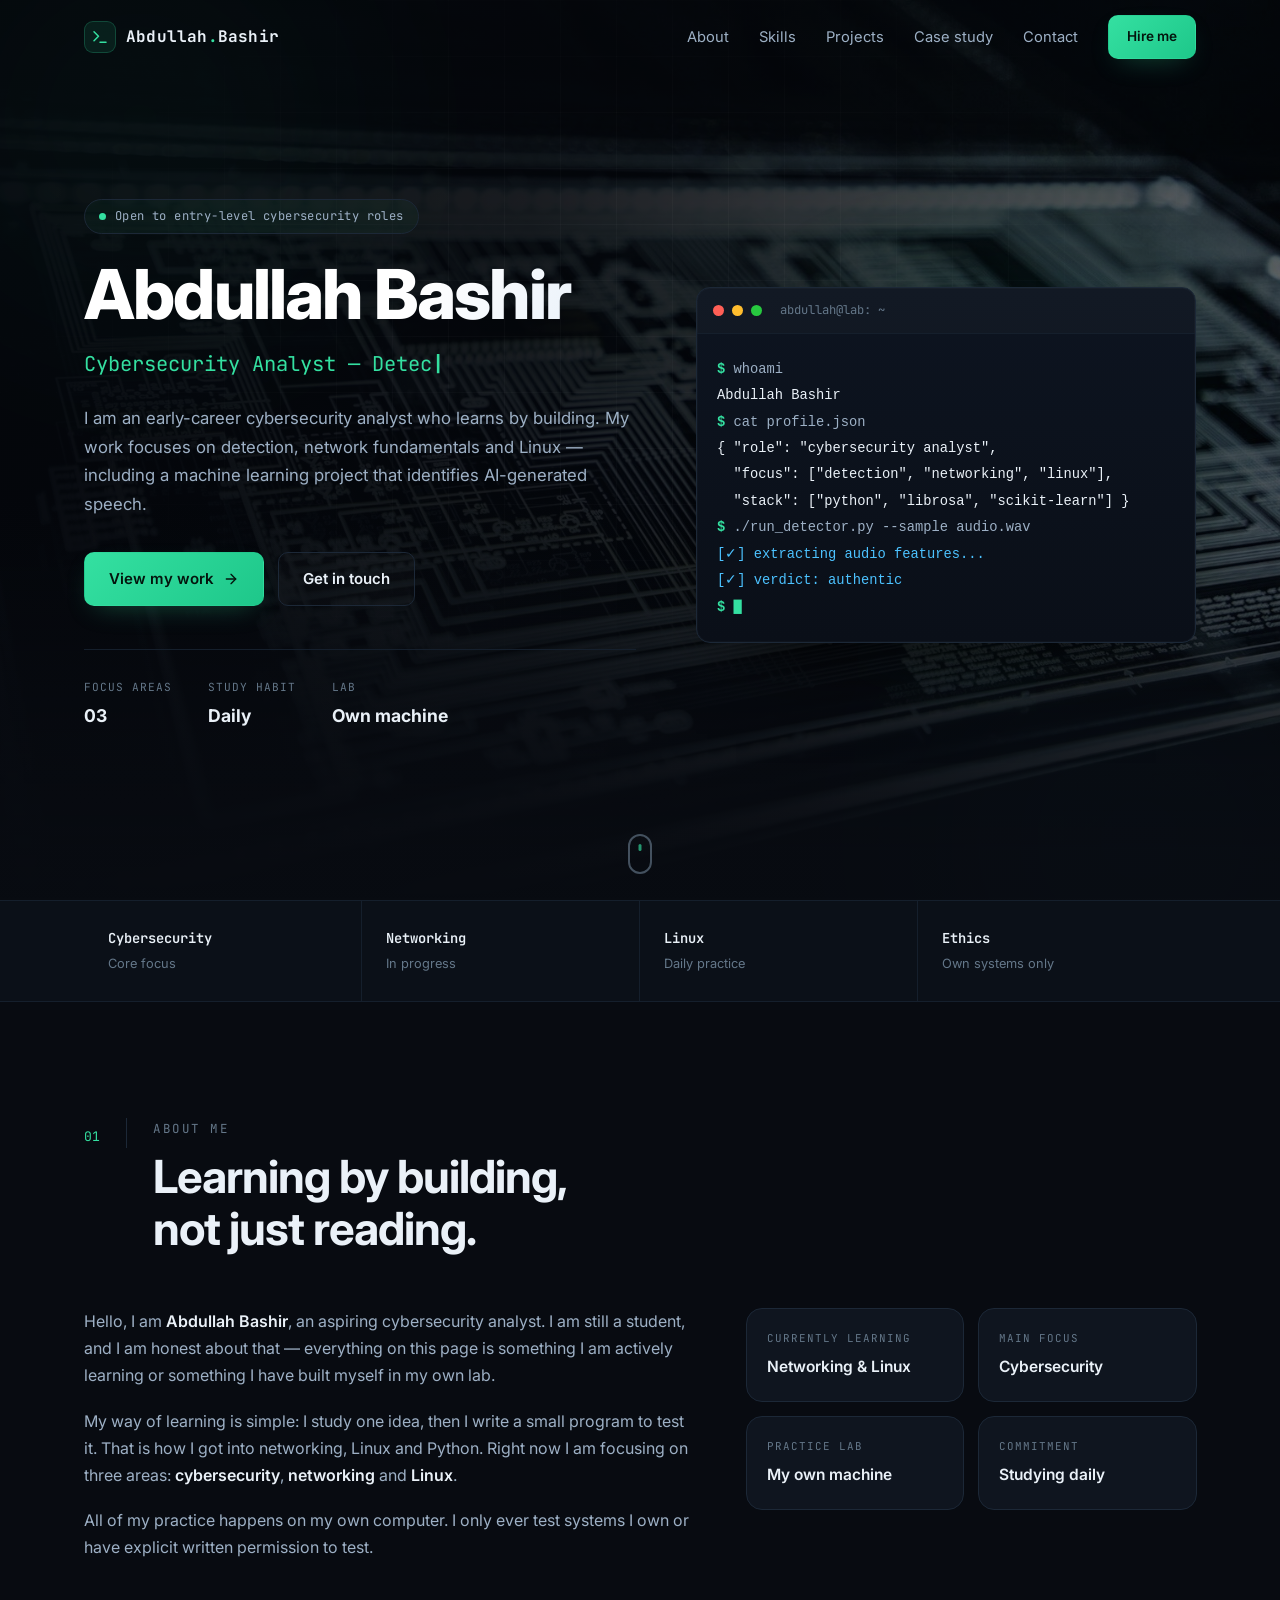
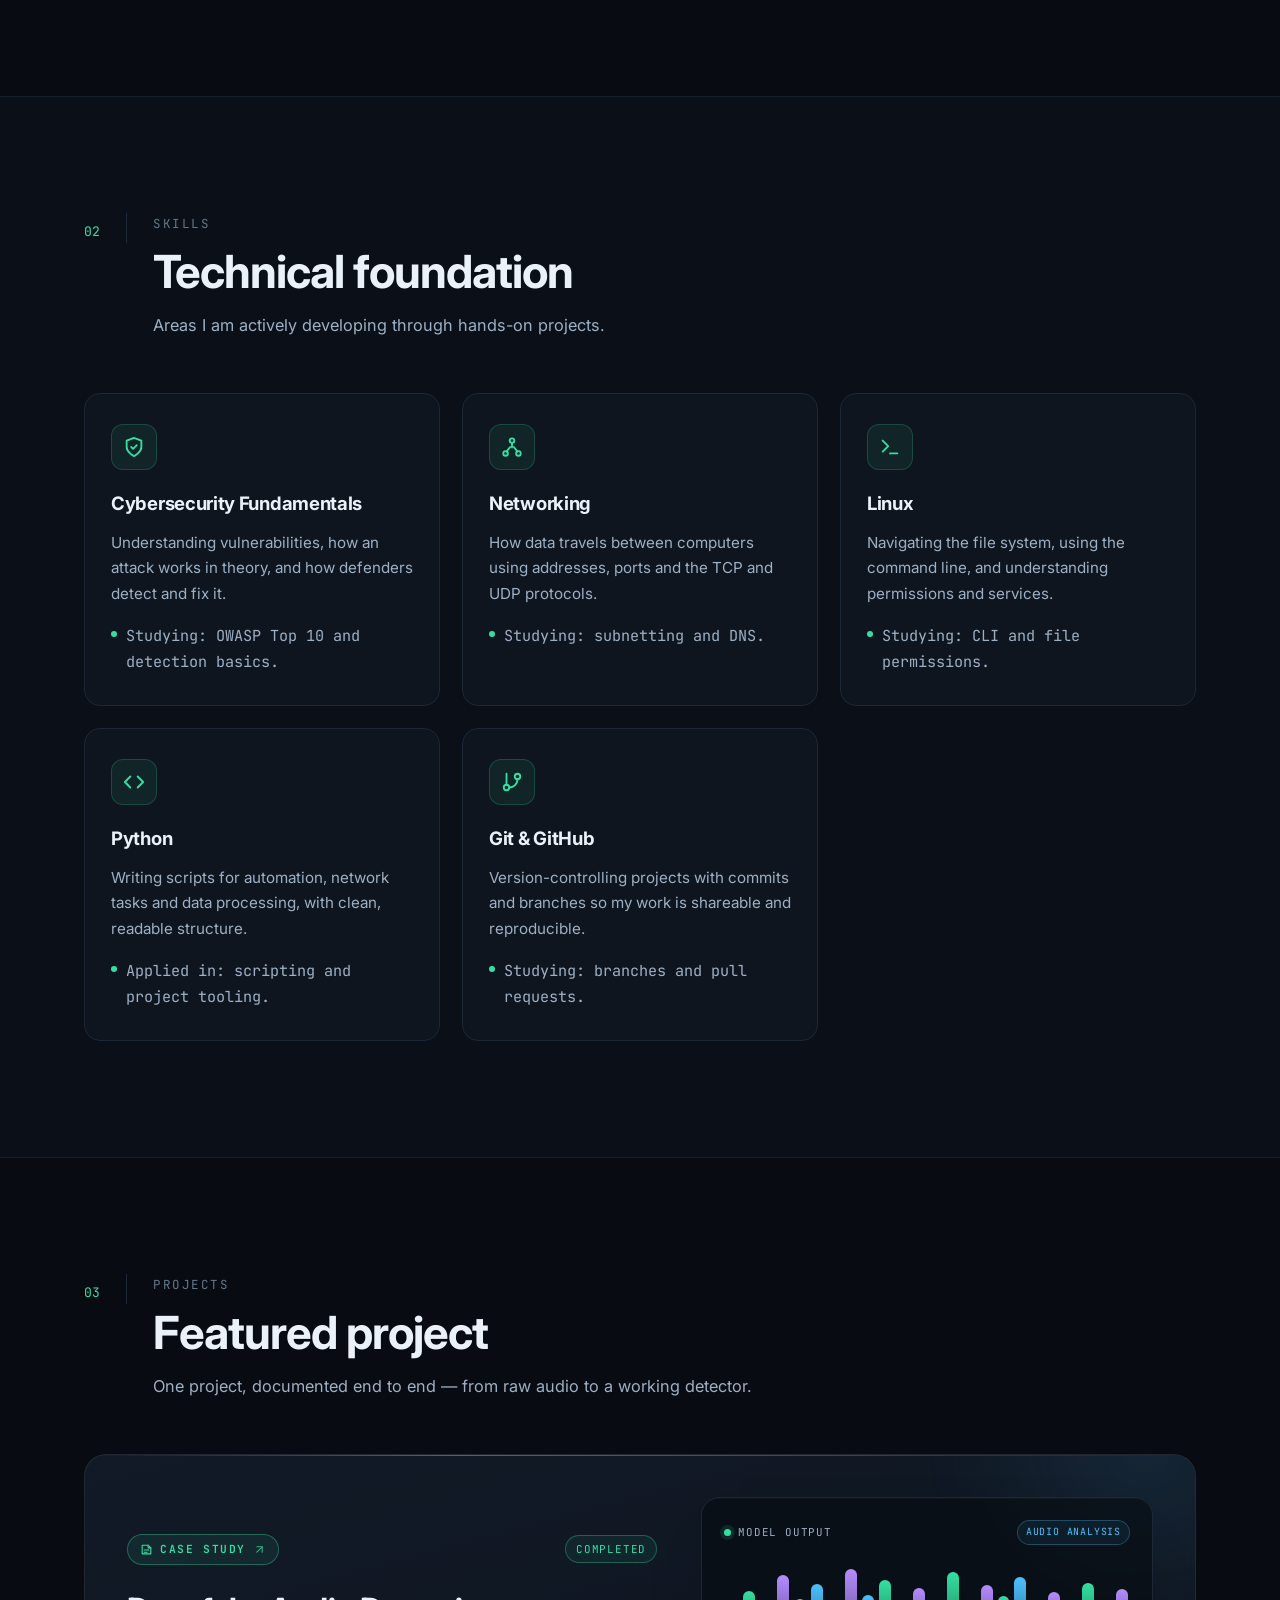
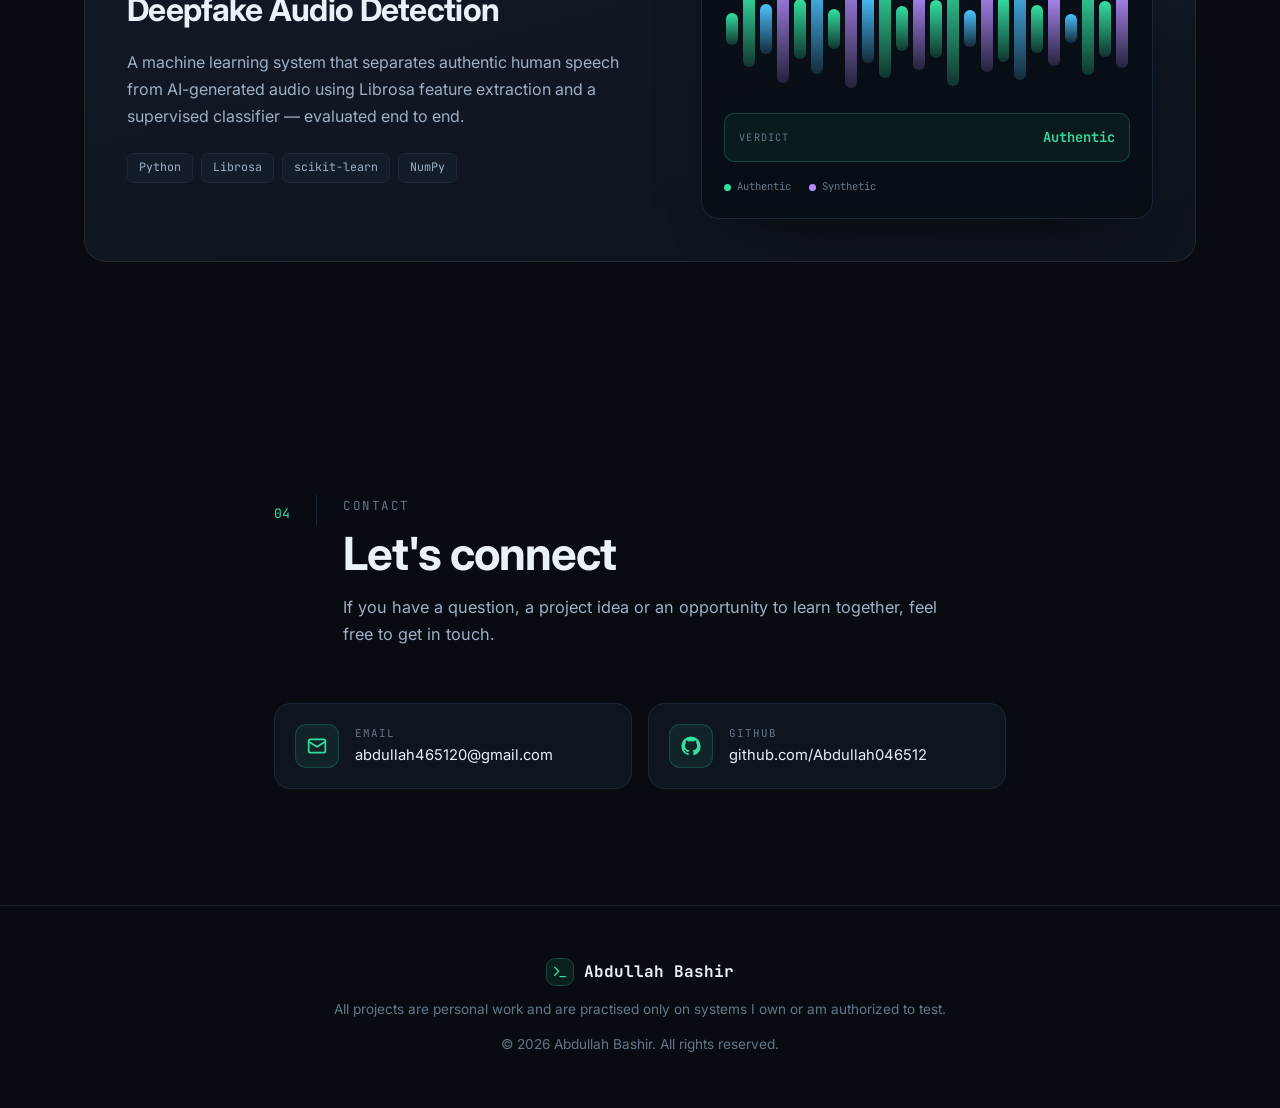
==== commit b2424cca: "Add cybersecurity background and restore about section" ====
--- a/index.html
+++ b/index.html
@@ -3,9 +3,9 @@
 <head>
   <meta charset="UTF-8" />
   <meta name="viewport" content="width=device-width, initial-scale=1.0" />
-  <meta name="description" content="Abdullah Bashir — Aspiring Cybersecurity Analyst. Learning networking, Linux and security by building small tools in my own lab." />
+  <meta name="description" content="Abdullah Bashir — early-career cybersecurity analyst focused on detection, networking and Linux. Building practical security tools with Python and machine learning." />
   <meta name="theme-color" content="#0a0e14" />
-  <title>Abdullah Bashir | Aspiring Cybersecurity Analyst</title>
+  <title>Abdullah Bashir | Cybersecurity Analyst &amp; Python Developer</title>
   <link rel="preconnect" href="https://fonts.googleapis.com" />
   <link rel="preconnect" href="https://fonts.gstatic.com" crossorigin />
   <link href="https://fonts.googleapis.com/css2?family=Inter:wght@400;500;600;700;800&family=JetBrains+Mono:wght@400;500;600;700&display=swap" rel="stylesheet" />
@@ -31,6 +31,7 @@
         <li><a href="#about" class="nav-link">About</a></li>
         <li><a href="#skills" class="nav-link">Skills</a></li>
         <li><a href="#projects" class="nav-link">Projects</a></li>
+        <li><a href="case-study.html" class="nav-link">Case study</a></li>
         <li><a href="#contact" class="nav-link">Contact</a></li>
         <li><a href="#contact" class="btn btn-sm btn-primary">Hire me</a></li>
       </ul>
@@ -41,6 +42,8 @@
     <!-- HERO -->
     <section class="hero" id="home">
       <div class="hero-bg" aria-hidden="true">
+        <!-- Background photo: Unsplash (Unsplash License) -->
+        <div class="hero-photo"></div>
         <span class="blob blob-1"></span>
         <span class="blob blob-2"></span>
         <span class="grid-overlay"></span>
@@ -50,7 +53,7 @@
         <div class="hero-content">
           <span class="status-pill" data-reveal>
             <span class="status-dot" aria-hidden="true"></span>
-            Open to learning opportunities
+            Open to entry-level cybersecurity roles
           </span>
 
           <h1 class="hero-title" data-reveal>Abdullah Bashir</h1>
@@ -60,14 +63,14 @@
           </p>
 
           <p class="hero-lead" data-reveal>
-            I am learning how computer networks behave and how to protect them.
-            I practise only on my own computer and my own lab — never on a network
-            that belongs to someone else.
+            I am an early-career cybersecurity analyst who learns by building. My work
+            focuses on detection, network fundamentals and Linux — including a machine
+            learning project that identifies AI-generated speech.
           </p>
 
           <div class="hero-actions" data-reveal>
             <a href="#projects" class="btn btn-primary">
-              View my projects
+              View my work
               <svg viewBox="0 0 24 24" width="16" height="16" fill="none" stroke="currentColor" stroke-width="2" stroke-linecap="round" stroke-linejoin="round"><line x1="5" y1="12" x2="19" y2="12"></line><polyline points="12 5 19 12 12 19"></polyline></svg>
             </a>
             <a href="#contact" class="btn btn-ghost">Get in touch</a>
@@ -100,10 +103,13 @@
             </div>
             <pre class="terminal-body"><code><span class="t-prompt">$</span> whoami
 <span class="t-out">Abdullah Bashir</span>
-<span class="t-prompt">$</span> cat focus.txt
-<span class="t-out">[ "cybersecurity", "networking", "linux" ]</span>
-<span class="t-prompt">$</span> ./study.sh --daily
-<span class="t-ok">[&#10003;] learning, one idea at a time...</span>
+<span class="t-prompt">$</span> cat profile.json
+<span class="t-out">{ "role": "cybersecurity analyst",</span>
+<span class="t-out">  "focus": ["detection", "networking", "linux"],</span>
+<span class="t-out">  "stack": ["python", "librosa", "scikit-learn"] }</span>
+<span class="t-prompt">$</span> ./run_detector.py --sample audio.wav
+<span class="t-ok">[&#10003;] extracting audio features...</span>
+<span class="t-ok">[&#10003;] verdict: authentic</span>
 <span class="t-prompt">$</span> <span class="t-cursor">&#9608;</span></code></pre>
           </div>
           <div class="terminal-glow" aria-hidden="true"></div>
@@ -145,14 +151,14 @@
               myself in my own lab.
             </p>
             <p>
-              My way of learning is simple: I study one idea, then I write a small
-              program to test it. That is how I got into networking, Linux and Python.
-              Right now I am focusing on three areas: <strong>cybersecurity</strong>,
+              My way of learning is simple: I study one idea, then I write a small program
+              to test it. That is how I got into networking, Linux and Python. Right now I
+              am focusing on three areas: <strong>cybersecurity</strong>,
               <strong>networking</strong> and <strong>Linux</strong>.
             </p>
             <p>
-              All of my practice happens on my own computer. I only ever test systems
-              I own or have explicit written permission to test.
+              All of my practice happens on my own computer. I only ever test systems I own
+              or have explicit written permission to test.
             </p>
           </div>
 
@@ -185,19 +191,28 @@
           <span class="section-index">02</span>
           <div>
             <p class="eyebrow">Skills</p>
-            <h2 class="section-title">What I am learning</h2>
-            <p class="section-lead">My current study areas, growing a little every day.</p>
+            <h2 class="section-title">Technical foundation</h2>
+            <p class="section-lead">Areas I am actively developing through hands-on projects.</p>
           </div>
         </div>
 
         <div class="card-grid">
+          <article class="card skill-card" data-reveal>
+            <div class="card-icon" aria-hidden="true">
+              <svg viewBox="0 0 24 24" width="22" height="22" fill="none" stroke="currentColor" stroke-width="2" stroke-linecap="round" stroke-linejoin="round"><path d="M12 22s8-4 8-10V5l-8-3-8 3v7c0 6 8 10 8 10z"></path><polyline points="9 12 11 14 15 10"></polyline></svg>
+            </div>
+            <h3>Cybersecurity Fundamentals</h3>
+            <p>Understanding vulnerabilities, how an attack works in theory, and how defenders detect and fix it.</p>
+            <p class="card-note">Studying: OWASP Top 10 and detection basics.</p>
+          </article>
+
           <article class="card skill-card" data-reveal>
             <div class="card-icon" aria-hidden="true">
               <svg viewBox="0 0 24 24" width="22" height="22" fill="none" stroke="currentColor" stroke-width="2" stroke-linecap="round" stroke-linejoin="round"><circle cx="12" cy="5" r="2.5"></circle><circle cx="5" cy="19" r="2.5"></circle><circle cx="19" cy="19" r="2.5"></circle><path d="M12 7.5v5M10 12l-4 5M14 12l4 5"></path></svg>
             </div>
             <h3>Networking</h3>
             <p>How data travels between computers using addresses, ports and the TCP and UDP protocols.</p>
-            <p class="card-note">Currently studying: subnetting and DNS.</p>
+            <p class="card-note">Studying: subnetting and DNS.</p>
           </article>
 
           <article class="card skill-card" data-reveal>
@@ -206,16 +221,16 @@
             </div>
             <h3>Linux</h3>
             <p>Navigating the file system, using the command line, and understanding permissions and services.</p>
-            <p class="card-note">Currently studying: CLI and file permissions.</p>
-          </article>
-
-          <article class="card skill-card" data-reveal>
-            <div class="card-icon" aria-hidden="true">
-              <svg viewBox="0 0 24 24" width="22" height="22" fill="none" stroke="currentColor" stroke-width="2" stroke-linecap="round" stroke-linejoin="round"><path d="M12 22s8-4 8-10V5l-8-3-8 3v7c0 6 8 10 8 10z"></path><polyline points="9 12 11 14 15 10"></polyline></svg>
-            </div>
-            <h3>Ethical Hacking Fundamentals</h3>
-            <p>Understanding vulnerabilities, how an attack works in theory, and how defenders detect and fix it.</p>
-            <p class="card-note">Currently studying: OWASP Top 10 basics.</p>
+            <p class="card-note">Studying: CLI and file permissions.</p>
+          </article>
+
+          <article class="card skill-card" data-reveal>
+            <div class="card-icon" aria-hidden="true">
+              <svg viewBox="0 0 24 24" width="22" height="22" fill="none" stroke="currentColor" stroke-width="2" stroke-linecap="round" stroke-linejoin="round"><polyline points="16 18 22 12 16 6"></polyline><polyline points="8 6 2 12 8 18"></polyline></svg>
+            </div>
+            <h3>Python</h3>
+            <p>Writing scripts for automation, network tasks and data processing, with clean, readable structure.</p>
+            <p class="card-note">Applied in: scripting and project tooling.</p>
           </article>
 
           <article class="card skill-card" data-reveal>
@@ -223,8 +238,8 @@
               <svg viewBox="0 0 24 24" width="22" height="22" fill="none" stroke="currentColor" stroke-width="2" stroke-linecap="round" stroke-linejoin="round"><line x1="6" y1="3" x2="6" y2="15"></line><circle cx="18" cy="6" r="3"></circle><circle cx="6" cy="18" r="3"></circle><path d="M18 9a9 9 0 0 1-9 9"></path></svg>
             </div>
             <h3>Git &amp; GitHub</h3>
-            <p>Making commits, branching and pushing projects to GitHub so my work is version-controlled and shareable.</p>
-            <p class="card-note">Currently studying: branches and pull requests.</p>
+            <p>Version-controlling projects with commits and branches so my work is shareable and reproducible.</p>
+            <p class="card-note">Studying: branches and pull requests.</p>
           </article>
         </div>
       </div>
@@ -237,62 +252,61 @@
           <span class="section-index">03</span>
           <div>
             <p class="eyebrow">Projects</p>
-            <h2 class="section-title">Things I am building</h2>
-            <p class="section-lead">Small programs I write to understand how networks actually behave. All of them run on my own computer only.</p>
-          </div>
-        </div>
-
-        <div class="card-grid">
-          <article class="card project-card" data-reveal>
+            <h2 class="section-title">Featured project</h2>
+            <p class="section-lead">One project, documented end to end — from raw audio to a working detector.</p>
+          </div>
+        </div>
+
+        <a class="featured-project" href="case-study.html" data-reveal aria-label="Open the Deepfake Audio Detection case study">
+          <div class="featured-copy">
             <div class="project-top">
-              <span class="project-num">P/01</span>
-              <span class="badge">In progress</span>
-            </div>
-            <h3>Python Network Scanner</h3>
-            <p>A Python script that checks which ports are open on my own computer. I use the socket library to try to connect to each port one by one, and it tells me which ones answered.</p>
-            <ul class="tags">
+              <span class="case-label">
+                <svg viewBox="0 0 24 24" width="13" height="13" fill="none" stroke="currentColor" stroke-width="2" stroke-linecap="round" stroke-linejoin="round" aria-hidden="true"><path d="M4 4h11l5 5v11H4z"></path><path d="M15 4v5h5"></path><path d="M8 13h8M8 17h5"></path></svg>
+                Case Study
+                <svg viewBox="0 0 24 24" width="13" height="13" fill="none" stroke="currentColor" stroke-width="2" stroke-linecap="round" stroke-linejoin="round" aria-hidden="true"><line x1="7" y1="17" x2="17" y2="7"></line><polyline points="7 7 17 7 17 17"></polyline></svg>
+              </span>
+              <span class="badge badge-done">Completed</span>
+            </div>
+            <h3>Deepfake Audio Detection</h3>
+            <p>
+              A machine learning system that separates authentic human speech from
+              AI-generated audio using Librosa feature extraction and a supervised
+              classifier — evaluated end to end.
+            </p>
+
+            <ul class="tags" aria-label="Built with">
               <li>Python</li>
-              <li>Sockets</li>
-              <li>Port scanning</li>
+              <li>Librosa</li>
+              <li>scikit-learn</li>
+              <li>NumPy</li>
             </ul>
-            <p class="card-note">Runs against my own machine only.</p>
-          </article>
-
-          <article class="card project-card" data-reveal>
-            <div class="project-top">
-              <span class="project-num">P/02</span>
-              <span class="badge">In progress</span>
-            </div>
-            <h3>Network Information Tool</h3>
-            <p>A small utility that collects information about my own machine's network — its hostname and which network interfaces are currently active.</p>
-            <ul class="tags">
-              <li>Python</li>
-              <li>OS modules</li>
-              <li>Networking</li>
-            </ul>
-            <p class="card-note">Collects information about my own computer only.</p>
-          </article>
-
-          <article class="card project-card" data-reveal>
-            <div class="project-top">
-              <span class="project-num">P/03</span>
-              <span class="badge">In progress</span>
-            </div>
-            <h3>Cybersecurity Lab Practice</h3>
-            <p>A self-built practice lab where I keep recreating small security problems — weak passwords, open services and misconfigured settings — and then learning how to fix them.</p>
-            <ul class="tags">
-              <li>Linux</li>
-              <li>Hardening</li>
-              <li>Documentation</li>
-            </ul>
-            <p class="card-note">Isolated lab on my own machine. Nothing external is tested.</p>
-          </article>
-        </div>
+          </div>
+
+          <div class="featured-visual" aria-hidden="true">
+            <div class="wave-card">
+              <div class="wave-card-top">
+                <span class="wave-status"><i></i>model output</span>
+                <span class="wave-tag">audio analysis</span>
+              </div>
+              <div class="waveform">
+                <span style="--h: 24%"></span><span style="--h: 58%"></span><span style="--h: 38%"></span><span style="--h: 82%"></span><span style="--h: 46%"></span><span style="--h: 68%"></span><span style="--h: 30%"></span><span style="--h: 90%"></span><span style="--h: 52%"></span><span style="--h: 74%"></span><span style="--h: 34%"></span><span style="--h: 62%"></span><span style="--h: 44%"></span><span style="--h: 86%"></span><span style="--h: 28%"></span><span style="--h: 66%"></span><span style="--h: 50%"></span><span style="--h: 78%"></span><span style="--h: 36%"></span><span style="--h: 56%"></span><span style="--h: 22%"></span><span style="--h: 70%"></span><span style="--h: 42%"></span><span style="--h: 60%"></span>
+              </div>
+              <div class="wave-verdict">
+                <span class="verdict-label">Verdict</span>
+                <span class="verdict-value">Authentic</span>
+              </div>
+              <div class="wave-legend">
+                <span><i class="lg-real"></i>Authentic</span>
+                <span><i class="lg-fake"></i>Synthetic</span>
+              </div>
+            </div>
+          </div>
+        </a>
       </div>
     </section>
 
     <!-- CONTACT -->
-    <section class="section section-alt" id="contact">
+    <section class="section" id="contact">
       <div class="container contact-wrap">
         <div class="section-head" data-reveal>
           <span class="section-index">04</span>
@@ -336,7 +350,7 @@
         </span>
         Abdullah Bashir
       </div>
-      <p class="footer-note">All projects shown are personal work-in-progress and are practised only on systems I own.</p>
+      <p class="footer-note">All projects are personal work and are practised only on systems I own or am authorized to test.</p>
       <p class="footer-copy">&copy; <span id="year">2026</span> Abdullah Bashir. All rights reserved.</p>
     </div>
   </footer>
--- a/styles.css
+++ b/styles.css
@@ -32,7 +32,10 @@
 
 body {
   font-family: var(--sans);
-  background: var(--bg);
+  background:
+    radial-gradient(900px 520px at 12% -8%, rgba(52, 224, 161, 0.045), transparent 62%),
+    radial-gradient(820px 480px at 92% 0%, rgba(76, 194, 255, 0.04), transparent 60%),
+    var(--bg);
   color: var(--text);
   line-height: 1.7;
   overflow-x: hidden;
@@ -76,6 +79,17 @@
   backdrop-filter: blur(16px) saturate(140%);
   -webkit-backdrop-filter: blur(16px) saturate(140%);
   border-bottom-color: var(--border-soft);
+}
+.site-header--solid {
+  background: rgba(8, 11, 17, 0.82);
+  backdrop-filter: blur(16px) saturate(140%);
+  -webkit-backdrop-filter: blur(16px) saturate(140%);
+  border-bottom-color: var(--border-soft);
+}
+.case-nav {
+  display: flex;
+  align-items: center;
+  gap: 24px;
 }
 
 .nav {
@@ -197,33 +211,52 @@
 }
 
 .hero-bg { position: absolute; inset: 0; z-index: 0; }
+.hero-photo {
+  position: absolute;
+  inset: 0;
+  background:
+    linear-gradient(90deg, rgba(8, 11, 17, 0.97) 0%, rgba(8, 11, 17, 0.86) 42%, rgba(8, 11, 17, 0.42) 100%),
+    url("assets/cyber-bg.jpg") center 42% / cover no-repeat;
+  opacity: 0.6;
+  filter: saturate(0.7) contrast(1.06);
+  mask-image: linear-gradient(180deg, #000 0%, #000 62%, transparent 100%);
+  -webkit-mask-image: linear-gradient(180deg, #000 0%, #000 62%, transparent 100%);
+}
 .blob {
   position: absolute;
   border-radius: 50%;
-  filter: blur(100px);
-  opacity: 0.5;
+  filter: blur(130px);
+  opacity: 0.24;
 }
 .blob-1 {
   width: 520px; height: 520px;
   top: -140px; left: -120px;
-  background: radial-gradient(circle, rgba(52, 224, 161, 0.45), transparent 70%);
-  animation: float 16s ease-in-out infinite;
+  background: radial-gradient(circle, rgba(52, 224, 161, 0.32), transparent 70%);
+  animation: float 18s ease-in-out infinite;
 }
 .blob-2 {
   width: 560px; height: 560px;
   bottom: -220px; right: -140px;
-  background: radial-gradient(circle, rgba(76, 194, 255, 0.32), transparent 70%);
-  animation: float 20s ease-in-out infinite reverse;
+  background: radial-gradient(circle, rgba(76, 194, 255, 0.24), transparent 70%);
+  animation: float 22s ease-in-out infinite reverse;
 }
 .grid-overlay {
   position: absolute;
   inset: 0;
   background-image:
-    linear-gradient(rgba(255, 255, 255, 0.03) 1px, transparent 1px),
-    linear-gradient(90deg, rgba(255, 255, 255, 0.03) 1px, transparent 1px);
-  background-size: 52px 52px;
-  mask-image: radial-gradient(ellipse 80% 70% at 50% 35%, #000 20%, transparent 80%);
-  -webkit-mask-image: radial-gradient(ellipse 80% 70% at 50% 35%, #000 20%, transparent 80%);
+    linear-gradient(rgba(255, 255, 255, 0.022) 1px, transparent 1px),
+    linear-gradient(90deg, rgba(255, 255, 255, 0.022) 1px, transparent 1px);
+  background-size: 56px 56px;
+  mask-image: radial-gradient(ellipse 72% 62% at 50% 35%, #000 20%, transparent 78%);
+  -webkit-mask-image: radial-gradient(ellipse 72% 62% at 50% 35%, #000 20%, transparent 78%);
+}
+.hero::after {
+  content: "";
+  position: absolute;
+  inset: 0;
+  z-index: 0;
+  pointer-events: none;
+  background: linear-gradient(180deg, transparent 55%, rgba(8, 11, 17, 0.65) 100%);
 }
 
 .hero-grid {
@@ -262,12 +295,12 @@
   line-height: 1.04;
   font-weight: 800;
   letter-spacing: -1.8px;
-  background: linear-gradient(115deg, #ffffff 25%, var(--accent-2) 65%, var(--accent) 95%);
+  background: linear-gradient(115deg, #ffffff 30%, #d8e6f5 62%, var(--accent) 100%);
   background-size: 200% auto;
   -webkit-background-clip: text;
   background-clip: text;
   color: transparent;
-  animation: shimmer 8s linear infinite;
+  animation: shimmer 12s linear infinite;
 }
 
 .hero-subtitle {
@@ -366,7 +399,7 @@
   inset: -30px;
   background: radial-gradient(circle at 60% 40%, var(--accent-glow), transparent 65%);
   filter: blur(60px);
-  opacity: 0.5;
+  opacity: 0.3;
   z-index: 0;
 }
 
@@ -597,6 +630,430 @@
   padding: 4px 10px;
   border-radius: 999px;
 }
+.badge-done {
+  color: var(--accent);
+  border-color: rgba(52, 224, 161, 0.32);
+  background: rgba(52, 224, 161, 0.07);
+}
+
+/* ============ Featured project ============ */
+.featured-project {
+  position: relative;
+  display: grid;
+  grid-template-columns: 1.08fr 0.92fr;
+  gap: 44px;
+  align-items: center;
+  padding: 42px;
+  border-radius: calc(var(--radius) + 6px);
+  background: linear-gradient(165deg, rgba(19, 28, 41, 0.92), rgba(15, 21, 31, 0.96));
+  border: 1px solid rgba(255, 255, 255, 0.075);
+  overflow: hidden;
+  transition: transform 0.35s ease, box-shadow 0.35s ease, border-color 0.35s ease;
+}
+.featured-project::before {
+  content: "";
+  position: absolute;
+  top: 0;
+  left: 0;
+  right: 0;
+  height: 1px;
+  background: linear-gradient(90deg, transparent, rgba(52, 224, 161, 0.55), rgba(76, 194, 255, 0.35), transparent);
+  opacity: 0.9;
+}
+.featured-project::after {
+  content: "";
+  position: absolute;
+  width: 420px;
+  height: 420px;
+  right: -160px;
+  top: -220px;
+  border-radius: 50%;
+  background: radial-gradient(circle, rgba(76, 194, 255, 0.09), transparent 70%);
+  filter: blur(20px);
+  pointer-events: none;
+}
+.featured-project:hover {
+  transform: translateY(-4px);
+  border-color: rgba(52, 224, 161, 0.28);
+  box-shadow: 0 40px 80px -50px rgba(0, 0, 0, 0.95);
+}
+.featured-project:focus-visible {
+  outline: 2px solid var(--accent);
+  outline-offset: 3px;
+}
+.featured-copy, .featured-visual { position: relative; z-index: 1; }
+.featured-copy h3 {
+  font-size: clamp(1.5rem, 3vw, 2rem);
+  letter-spacing: -0.7px;
+  margin: 14px 0 12px;
+}
+.featured-copy > p {
+  color: var(--text-dim);
+  font-size: 1rem;
+  max-width: 500px;
+}
+.featured-copy .tags { margin-top: 22px; }
+.case-label {
+  display: inline-flex;
+  align-items: center;
+  gap: 7px;
+  font-family: var(--mono);
+  font-size: 0.7rem;
+  font-weight: 600;
+  letter-spacing: 1.6px;
+  text-transform: uppercase;
+  color: var(--accent);
+  border: 1px solid rgba(52, 224, 161, 0.35);
+  background: rgba(52, 224, 161, 0.08);
+  padding: 5px 12px;
+  border-radius: 999px;
+  transition: border-color 0.25s ease, background 0.25s ease;
+}
+.case-label svg:last-child { opacity: 0.75; transition: transform 0.25s ease; }
+.featured-project:hover .case-label { border-color: rgba(52, 224, 161, 0.6); background: rgba(52, 224, 161, 0.12); }
+.featured-project:hover .case-label svg:last-child { transform: translate(2px, -2px); }
+
+/* Waveform visual */
+.wave-card {
+  position: relative;
+  padding: 22px;
+  border-radius: 18px;
+  background: rgba(6, 10, 16, 0.62);
+  border: 1px solid var(--border);
+  box-shadow: 0 30px 60px -40px rgba(0, 0, 0, 0.95), inset 0 1px 0 rgba(255, 255, 255, 0.03);
+  backdrop-filter: blur(6px);
+}
+.wave-card-top {
+  display: flex;
+  align-items: center;
+  justify-content: space-between;
+  gap: 10px;
+  margin-bottom: 18px;
+}
+.wave-status {
+  display: inline-flex;
+  align-items: center;
+  gap: 7px;
+  font-family: var(--mono);
+  font-size: 0.68rem;
+  letter-spacing: 0.8px;
+  text-transform: uppercase;
+  color: var(--text-dim);
+}
+.wave-status i {
+  width: 7px;
+  height: 7px;
+  border-radius: 50%;
+  background: var(--accent);
+  box-shadow: 0 0 0 4px rgba(52, 224, 161, 0.12);
+}
+.wave-tag {
+  font-family: var(--mono);
+  font-size: 0.62rem;
+  letter-spacing: 0.8px;
+  text-transform: uppercase;
+  color: var(--accent-2);
+  border: 1px solid rgba(76, 194, 255, 0.28);
+  background: rgba(76, 194, 255, 0.07);
+  padding: 3px 8px;
+  border-radius: 999px;
+}
+.waveform {
+  display: flex;
+  align-items: center;
+  gap: 5px;
+  height: 132px;
+  padding: 0 2px;
+}
+.waveform span {
+  flex: 1;
+  height: var(--h);
+  min-width: 3px;
+  border-radius: 999px;
+  background: linear-gradient(180deg, var(--accent), rgba(52, 224, 161, 0.18));
+}
+.waveform span:nth-child(3n) {
+  background: linear-gradient(180deg, var(--accent-2), rgba(76, 194, 255, 0.16));
+}
+.waveform span:nth-child(4n) {
+  background: linear-gradient(180deg, #b58cff, rgba(181, 140, 255, 0.16));
+}
+.wave-verdict {
+  display: flex;
+  align-items: center;
+  justify-content: space-between;
+  gap: 12px;
+  margin-top: 18px;
+  padding: 12px 14px;
+  border-radius: 10px;
+  background: rgba(52, 224, 161, 0.06);
+  border: 1px solid rgba(52, 224, 161, 0.22);
+}
+.verdict-label {
+  font-family: var(--mono);
+  font-size: 0.64rem;
+  letter-spacing: 1.2px;
+  text-transform: uppercase;
+  color: var(--text-mute);
+}
+.verdict-value {
+  font-family: var(--mono);
+  font-size: 0.86rem;
+  font-weight: 600;
+  color: var(--accent);
+}
+.wave-legend {
+  display: flex;
+  gap: 18px;
+  margin-top: 16px;
+  font-family: var(--mono);
+  font-size: 0.66rem;
+  color: var(--text-mute);
+}
+.wave-legend span { display: inline-flex; align-items: center; gap: 6px; }
+.wave-legend i { width: 7px; height: 7px; border-radius: 50%; }
+.lg-real { background: var(--accent); }
+.lg-fake { background: #b58cff; }
+
+
+/* ============ Case study ============ */
+.case-grid {
+  display: grid;
+  grid-template-columns: minmax(0, 1.55fr) minmax(0, 0.85fr);
+  gap: 48px;
+  align-items: start;
+}
+.case-main {
+  display: flex;
+  flex-direction: column;
+  gap: 38px;
+}
+.case-block h2 {
+  position: relative;
+  font-size: 1.16rem;
+  font-weight: 700;
+  letter-spacing: -0.3px;
+  padding-left: 16px;
+  margin-bottom: 12px;
+}
+.case-block h2::before {
+  content: "";
+  position: absolute;
+  left: 0;
+  top: 0.28em;
+  width: 3px;
+  height: 0.95em;
+  border-radius: 3px;
+  background: linear-gradient(180deg, var(--accent), var(--accent-2));
+}
+.case-block p {
+  color: var(--text-dim);
+  font-size: 0.98rem;
+  margin-bottom: 12px;
+}
+.case-block p:last-child { margin-bottom: 0; }
+
+.case-list {
+  display: grid;
+  gap: 12px;
+  margin-top: 6px;
+}
+.case-list li {
+  position: relative;
+  padding-left: 24px;
+  color: var(--text-dim);
+  font-size: 0.95rem;
+}
+.case-list li::before {
+  content: "";
+  position: absolute;
+  left: 4px;
+  top: 0.62em;
+  width: 6px;
+  height: 6px;
+  border-radius: 50%;
+  background: var(--accent);
+  box-shadow: 0 0 0 4px rgba(52, 224, 161, 0.1);
+}
+
+.case-pipeline {
+  display: grid;
+  grid-template-columns: repeat(5, 1fr);
+  gap: 10px;
+  margin-top: 22px;
+}
+.pipe-step {
+  position: relative;
+  background: var(--surface);
+  border: 1px solid var(--border);
+  border-radius: 12px;
+  padding: 16px 14px;
+  transition: transform 0.25s ease, border-color 0.25s ease;
+}
+.pipe-step:hover { transform: translateY(-3px); border-color: rgba(52, 224, 161, 0.4); }
+.pipe-num {
+  font-family: var(--mono);
+  font-size: 0.66rem;
+  font-weight: 600;
+  letter-spacing: 1px;
+  color: var(--accent);
+}
+.pipe-step strong {
+  display: block;
+  font-size: 0.84rem;
+  margin-top: 6px;
+  letter-spacing: -0.2px;
+}
+.pipe-sub {
+  display: block;
+  margin-top: 3px;
+  font-size: 0.72rem;
+  color: var(--text-mute);
+}
+
+.metric-grid {
+  display: grid;
+  grid-template-columns: repeat(4, 1fr);
+  gap: 12px;
+  margin-top: 18px;
+}
+.metric {
+  position: relative;
+  background: var(--surface);
+  border: 1px solid var(--border);
+  border-radius: 12px;
+  padding: 18px 16px;
+  overflow: hidden;
+  transition: transform 0.25s ease, border-color 0.25s ease;
+}
+.metric::before {
+  content: "";
+  position: absolute;
+  top: 0;
+  left: 0;
+  width: 100%;
+  height: 2px;
+  background: linear-gradient(90deg, var(--accent), var(--accent-2), #b58cff);
+  opacity: 0.7;
+}
+.metric:hover { transform: translateY(-3px); border-color: rgba(52, 224, 161, 0.4); }
+.metric-value {
+  display: block;
+  font-family: var(--mono);
+  font-size: 1.45rem;
+  font-weight: 700;
+  line-height: 1.2;
+  color: var(--accent);
+}
+.metric-label {
+  display: block;
+  margin-top: 4px;
+  font-family: var(--mono);
+  font-size: 0.66rem;
+  letter-spacing: 0.9px;
+  text-transform: uppercase;
+  color: var(--text-mute);
+}
+
+.case-side { position: sticky; top: 100px; }
+.case-facts {
+  background: var(--surface);
+  border: 1px solid var(--border);
+  border-radius: var(--radius);
+  padding: 26px 22px;
+}
+.case-facts h2 {
+  font-size: 0.95rem;
+  font-weight: 700;
+  margin-bottom: 16px;
+}
+.fact {
+  display: flex;
+  flex-direction: column;
+  gap: 2px;
+  padding: 12px 0;
+  border-top: 1px solid var(--border-soft);
+}
+.fact-k {
+  font-family: var(--mono);
+  font-size: 0.64rem;
+  letter-spacing: 1px;
+  text-transform: uppercase;
+  color: var(--text-mute);
+}
+.fact-v { font-size: 0.9rem; color: var(--text); }
+.fact .tags { margin-top: 8px; }
+.case-facts .btn { width: 100%; margin-top: 20px; }
+
+/* ============ Case study page ============ */
+.case-hero {
+  position: relative;
+  padding: 148px 0 66px;
+  border-bottom: 1px solid var(--border-soft);
+  background:
+    radial-gradient(720px 360px at 18% 0%, rgba(52, 224, 161, 0.06), transparent 66%),
+    radial-gradient(620px 320px at 92% 8%, rgba(76, 194, 255, 0.05), transparent 62%);
+  overflow: hidden;
+}
+.case-hero::before {
+  content: "";
+  position: absolute;
+  inset: 0;
+  background: url("assets/cyber-bg.jpg") center 40% / cover no-repeat;
+  opacity: 0.24;
+  filter: saturate(0.7) brightness(0.75);
+  mask-image: linear-gradient(90deg, transparent 0%, rgba(0, 0, 0, 0.6) 55%, #000 100%);
+  -webkit-mask-image: linear-gradient(90deg, transparent 0%, rgba(0, 0, 0, 0.6) 55%, #000 100%);
+  pointer-events: none;
+}
+.case-hero > .container { position: relative; z-index: 1; }
+.back-link {
+  display: inline-flex;
+  align-items: center;
+  gap: 8px;
+  font-family: var(--mono);
+  font-size: 0.78rem;
+  color: var(--text-mute);
+  margin-bottom: 30px;
+  transition: color 0.2s ease, gap 0.25s ease;
+}
+.back-link:hover { color: var(--accent); gap: 12px; }
+.case-title {
+  font-size: clamp(2.2rem, 5.4vw, 3.6rem);
+  line-height: 1.06;
+  font-weight: 800;
+  letter-spacing: -1.6px;
+  max-width: 820px;
+  margin-top: 10px;
+}
+.case-lead {
+  color: var(--text-dim);
+  font-size: 1.08rem;
+  max-width: 660px;
+  margin-top: 18px;
+}
+.case-meta {
+  display: flex;
+  flex-wrap: wrap;
+  gap: 28px 48px;
+  margin-top: 38px;
+  padding-top: 26px;
+  border-top: 1px solid var(--border-soft);
+}
+.case-meta dt {
+  font-family: var(--mono);
+  font-size: 0.66rem;
+  letter-spacing: 1px;
+  text-transform: uppercase;
+  color: var(--text-mute);
+  margin-bottom: 3px;
+}
+.case-meta dd { font-size: 0.92rem; font-weight: 600; }
+.case-section { padding-top: 74px; }
+.case-section .case-block h2 { font-size: 1.3rem; }
+.case-section .case-block p,
+.case-section .case-list li { font-size: 1rem; }
+.back-btn { margin-top: 10px; }
 
 .tags {
   display: flex;
@@ -734,6 +1191,12 @@
   .hero-grid { grid-template-columns: 1fr; gap: 48px; }
   .hero-terminal { max-width: 560px; }
   .about-grid { grid-template-columns: 1fr; gap: 34px; }
+  .case-grid { grid-template-columns: 1fr; gap: 36px; }
+  .case-side { position: static; }
+  .case-pipeline { grid-template-columns: repeat(3, 1fr); }
+  .metric-grid { grid-template-columns: repeat(2, 1fr); }
+  .featured-project { grid-template-columns: 1fr; gap: 32px; padding: 32px; }
+  .featured-visual { max-width: 540px; }
   .strip-inner { grid-template-columns: repeat(2, 1fr); }
   .strip-item:nth-child(2) { border-right: 0; }
   .strip-item:nth-child(1), .strip-item:nth-child(2) { border-bottom: 1px solid var(--border-soft); }
@@ -762,12 +1225,20 @@
   .section { padding: 84px 0; }
   .section-head { flex-direction: column; gap: 14px; margin-bottom: 40px; }
   .section-index { padding: 0 0 10px; border-right: 0; border-bottom: 1px solid var(--border); width: 100%; }
+  .case-hero { padding: 128px 0 56px; }
+  .case-meta { gap: 22px 34px; }
 }
 
 @media (max-width: 480px) {
   .stat-cards { grid-template-columns: 1fr; }
   .hero { padding-top: 108px; }
   .hero-stats { gap: 24px; }
+  .featured-project { padding: 22px; }
+  .waveform { height: 104px; gap: 4px; }
+  .wave-legend { flex-wrap: wrap; gap: 10px; }
+  .case-nav .nav-link { display: none; }
+  .case-title { letter-spacing: -1px; }
+  .case-meta { gap: 18px 28px; }
   .strip-inner { grid-template-columns: 1fr; }
   .strip-item { border-right: 0; border-bottom: 1px solid var(--border-soft); }
   .strip-item:last-child { border-bottom: 0; }
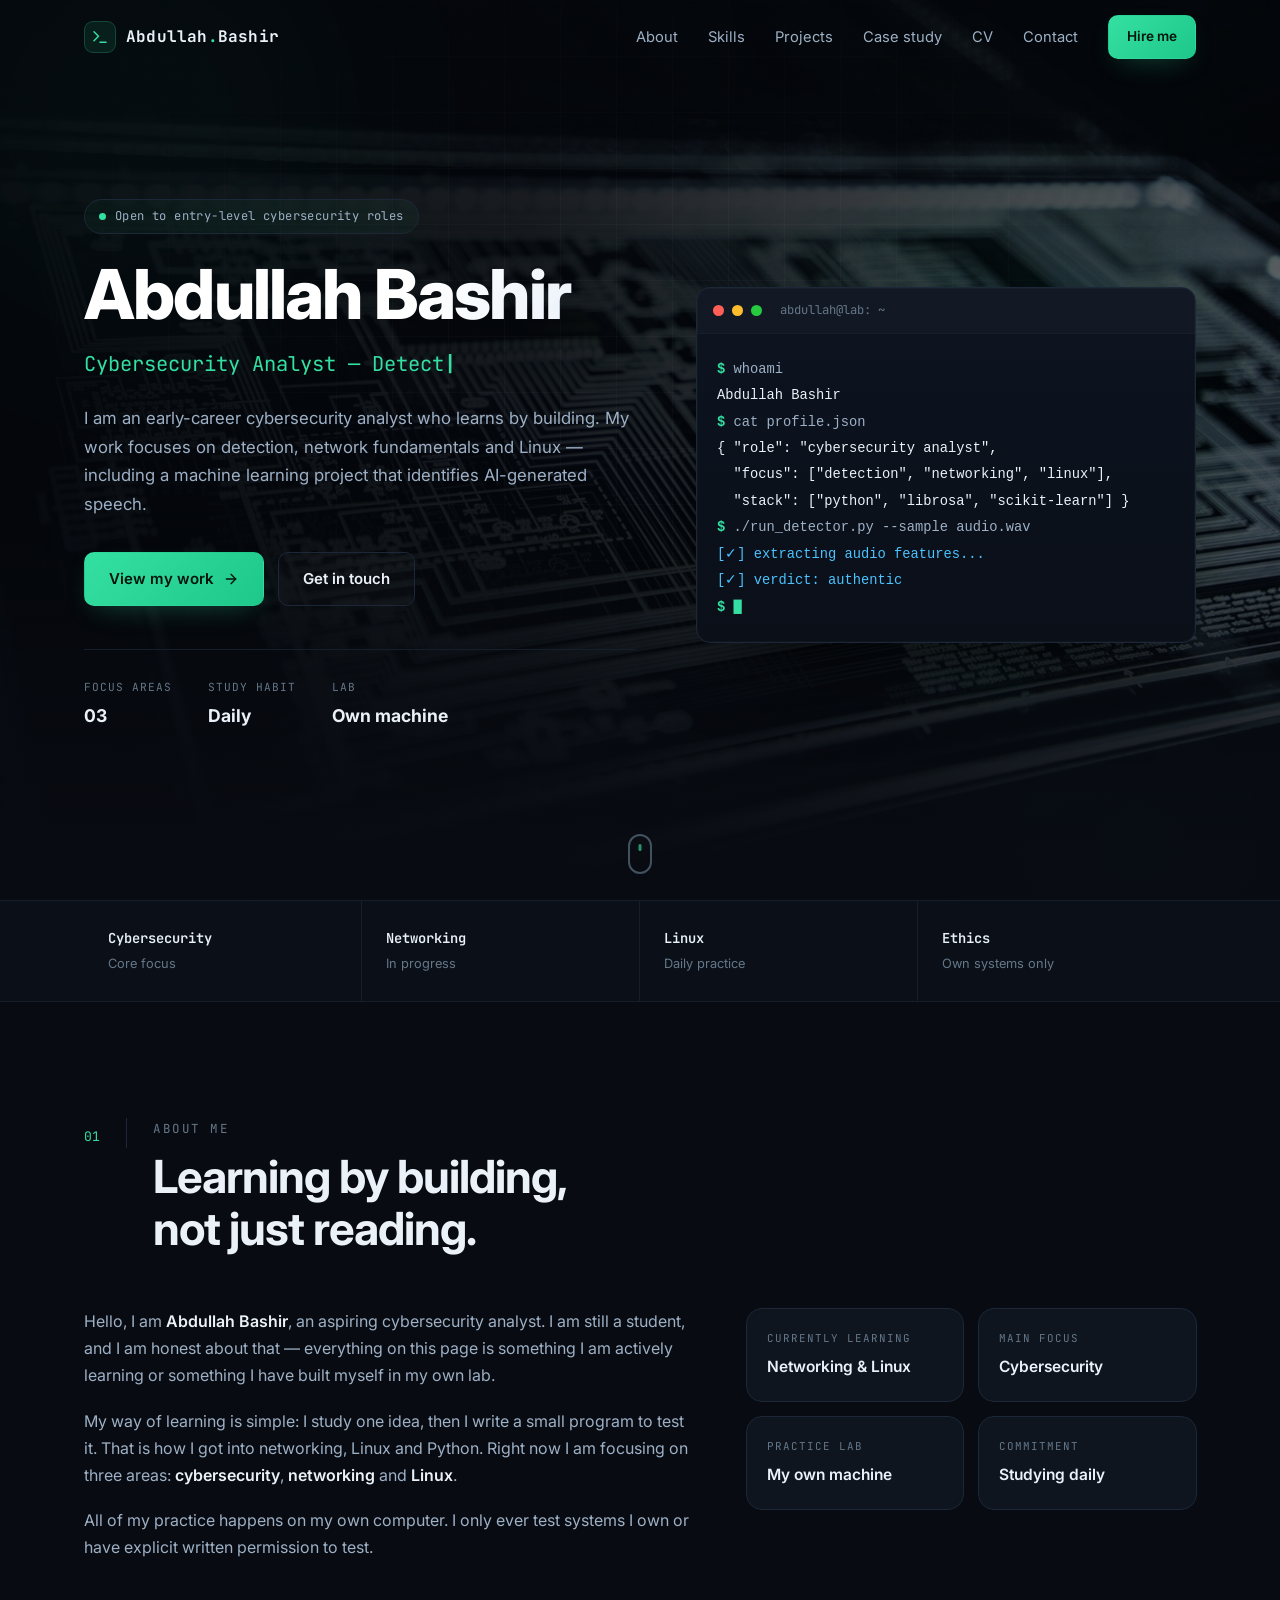
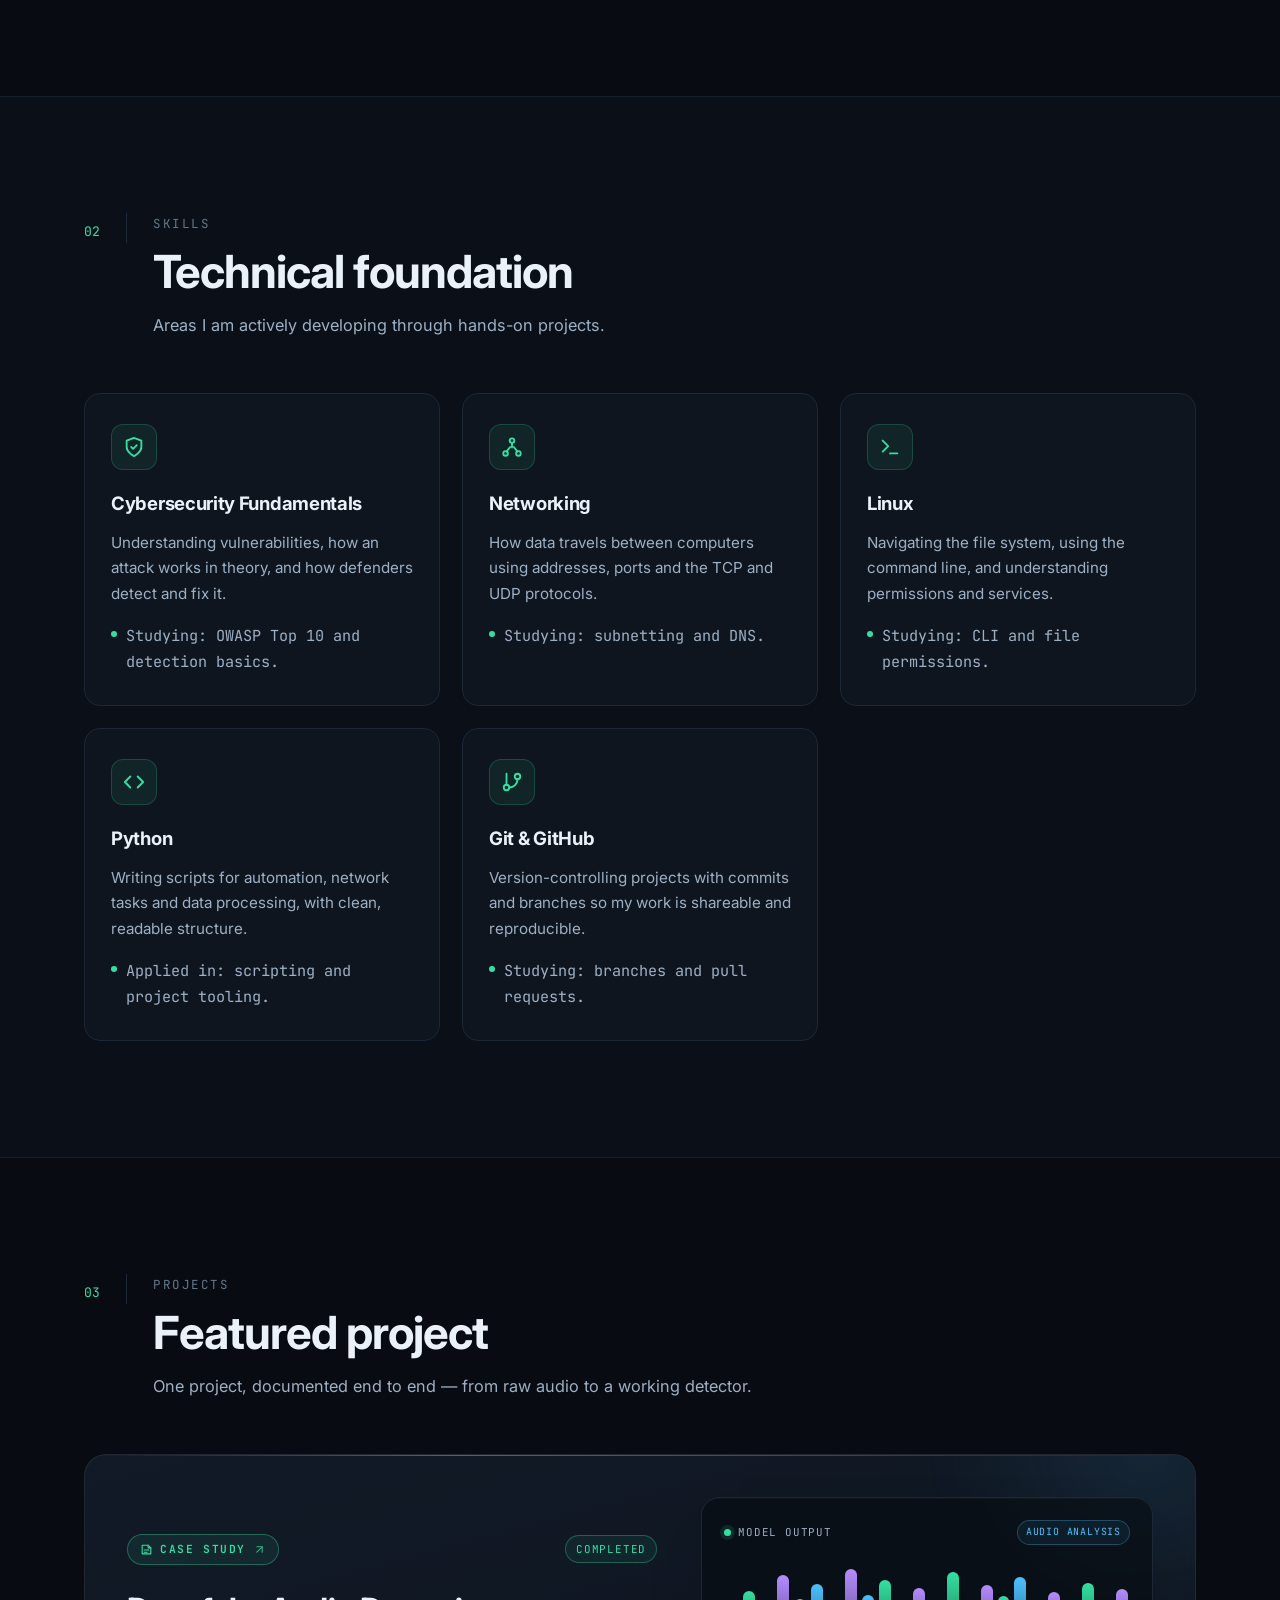
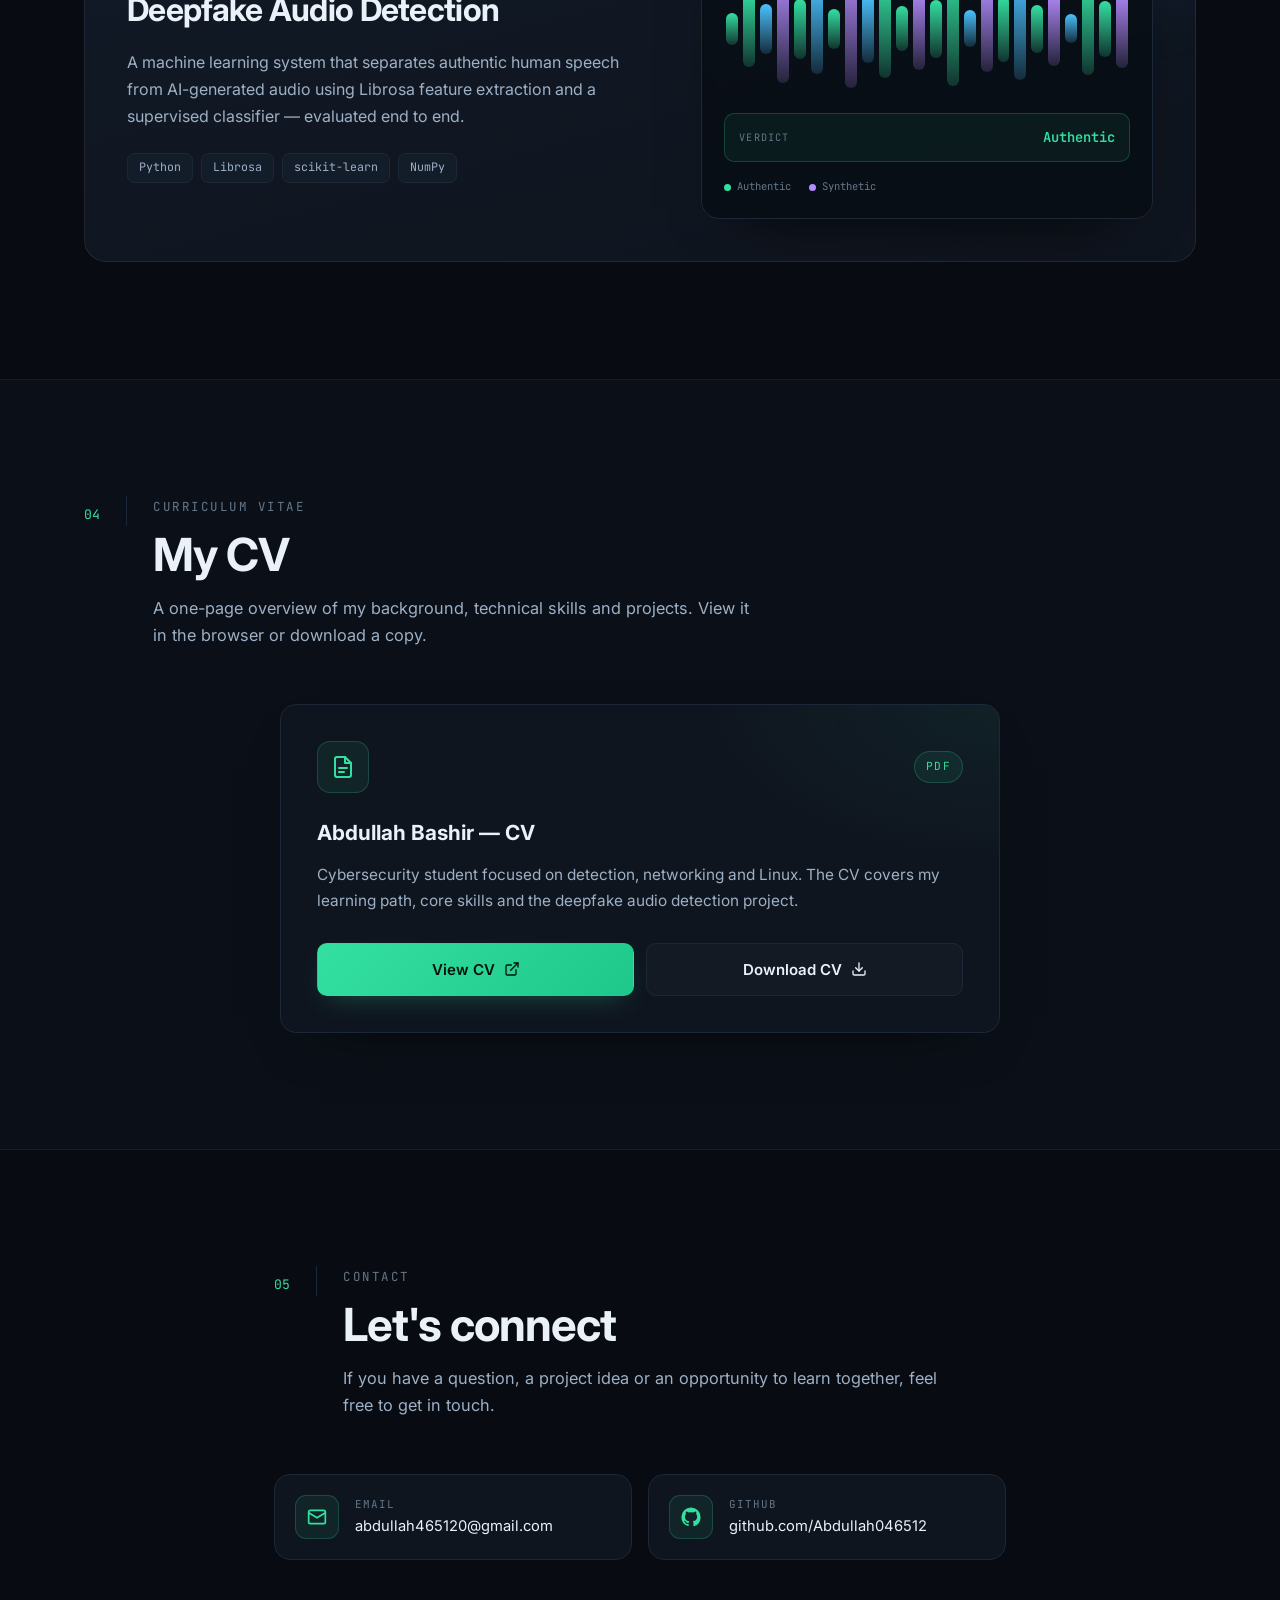
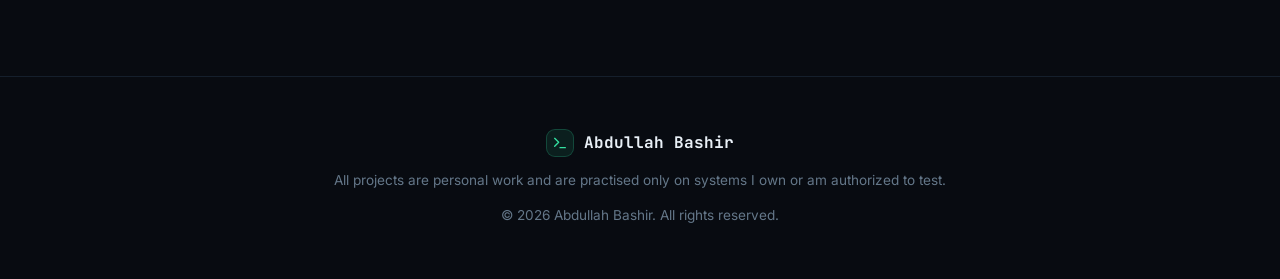
==== commit 5a947d93: "Add CV section with PDF view and download" ====
--- a/index.html
+++ b/index.html
@@ -32,6 +32,7 @@
         <li><a href="#skills" class="nav-link">Skills</a></li>
         <li><a href="#projects" class="nav-link">Projects</a></li>
         <li><a href="case-study.html" class="nav-link">Case study</a></li>
+        <li><a href="#cv" class="nav-link">CV</a></li>
         <li><a href="#contact" class="nav-link">Contact</a></li>
         <li><a href="#contact" class="btn btn-sm btn-primary">Hire me</a></li>
       </ul>
@@ -305,11 +306,50 @@
       </div>
     </section>
 
+    <!-- CV -->
+    <section class="section section-alt" id="cv">
+      <div class="container">
+        <div class="section-head" data-reveal>
+          <span class="section-index">04</span>
+          <div>
+            <p class="eyebrow">Curriculum Vitae</p>
+            <h2 class="section-title">My CV</h2>
+            <p class="section-lead">A one-page overview of my background, technical skills and projects. View it in the browser or download a copy.</p>
+          </div>
+        </div>
+
+        <div class="cv-card" data-reveal>
+          <div class="cv-top">
+            <span class="cv-icon" aria-hidden="true">
+              <svg viewBox="0 0 24 24" width="24" height="24" fill="none" stroke="currentColor" stroke-width="2" stroke-linecap="round" stroke-linejoin="round"><path d="M14 2H6a2 2 0 0 0-2 2v16a2 2 0 0 0 2 2h12a2 2 0 0 0 2-2V8z"></path><polyline points="14 2 14 8 20 8"></polyline><line x1="8" y1="13" x2="16" y2="13"></line><line x1="8" y1="17" x2="13" y2="17"></line></svg>
+            </span>
+            <span class="cv-badge">PDF</span>
+          </div>
+          <h3>Abdullah Bashir — CV</h3>
+          <p>
+            Cybersecurity student focused on detection, networking and Linux. The CV covers my
+            learning path, core skills and the deepfake audio detection project.
+          </p>
+
+          <div class="cv-actions">
+            <a class="btn btn-primary" href="assets/Abdullah-Bashir-CV.pdf" target="_blank" rel="noopener noreferrer">
+              View CV
+              <svg viewBox="0 0 24 24" width="16" height="16" fill="none" stroke="currentColor" stroke-width="2" stroke-linecap="round" stroke-linejoin="round"><path d="M15 3h6v6"></path><path d="M10 14 21 3"></path><path d="M18 13v6a2 2 0 0 1-2 2H5a2 2 0 0 1-2-2V8a2 2 0 0 1 2-2h6"></path></svg>
+            </a>
+            <a class="btn btn-ghost" href="assets/Abdullah-Bashir-CV.pdf" download="Abdullah-Bashir-CV.pdf">
+              Download CV
+              <svg viewBox="0 0 24 24" width="16" height="16" fill="none" stroke="currentColor" stroke-width="2" stroke-linecap="round" stroke-linejoin="round"><path d="M21 15v4a2 2 0 0 1-2 2H5a2 2 0 0 1-2-2v-4"></path><polyline points="7 10 12 15 17 10"></polyline><line x1="12" y1="15" x2="12" y2="3"></line></svg>
+            </a>
+          </div>
+        </div>
+      </div>
+    </section>
+
     <!-- CONTACT -->
     <section class="section" id="contact">
       <div class="container contact-wrap">
         <div class="section-head" data-reveal>
-          <span class="section-index">04</span>
+          <span class="section-index">05</span>
           <div>
             <p class="eyebrow">Contact</p>
             <h2 class="section-title">Let's connect</h2>
--- a/styles.css
+++ b/styles.css
@@ -1070,6 +1070,58 @@
   padding: 4px 11px;
   border-radius: 7px;
 }
+
+/* ============ CV ============ */
+.cv-card {
+  position: relative;
+  display: flex;
+  flex-direction: column;
+  max-width: 720px;
+  margin: 0 auto;
+  padding: 36px;
+  overflow: hidden;
+  background:
+    radial-gradient(420px 220px at 100% 0%, rgba(52, 224, 161, 0.06), transparent 70%),
+    var(--surface);
+  border: 1px solid var(--border);
+  border-radius: var(--radius);
+  box-shadow: 0 24px 60px -40px rgba(0, 0, 0, 0.9);
+}
+.cv-top {
+  display: flex;
+  align-items: center;
+  justify-content: space-between;
+  gap: 16px;
+}
+.cv-icon {
+  display: grid;
+  place-items: center;
+  width: 52px;
+  height: 52px;
+  border-radius: 13px;
+  color: var(--accent);
+  background: rgba(52, 224, 161, 0.08);
+  border: 1px solid rgba(52, 224, 161, 0.2);
+}
+.cv-badge {
+  font-family: var(--mono);
+  font-size: 0.7rem;
+  letter-spacing: 1.4px;
+  color: var(--accent);
+  padding: 5px 11px;
+  border-radius: 999px;
+  background: rgba(52, 224, 161, 0.08);
+  border: 1px solid rgba(52, 224, 161, 0.22);
+}
+.cv-card h3 { font-size: 1.3rem; margin: 22px 0 12px; }
+.cv-card > p { color: var(--text-dim); font-size: 0.96rem; }
+.cv-actions {
+  display: flex;
+  flex-wrap: wrap;
+  gap: 12px;
+  margin-top: 28px;
+}
+.cv-actions .btn { flex: 1 1 160px; }
 
 /* ============ Contact ============ */
 .contact-wrap { max-width: 780px; }
@@ -1242,6 +1294,8 @@
   .strip-inner { grid-template-columns: 1fr; }
   .strip-item { border-right: 0; border-bottom: 1px solid var(--border-soft); }
   .strip-item:last-child { border-bottom: 0; }
+  .cv-card { padding: 24px; }
+  .cv-actions .btn { flex-basis: 100%; }
 }
 
 @media (prefers-reduced-motion: reduce) {
